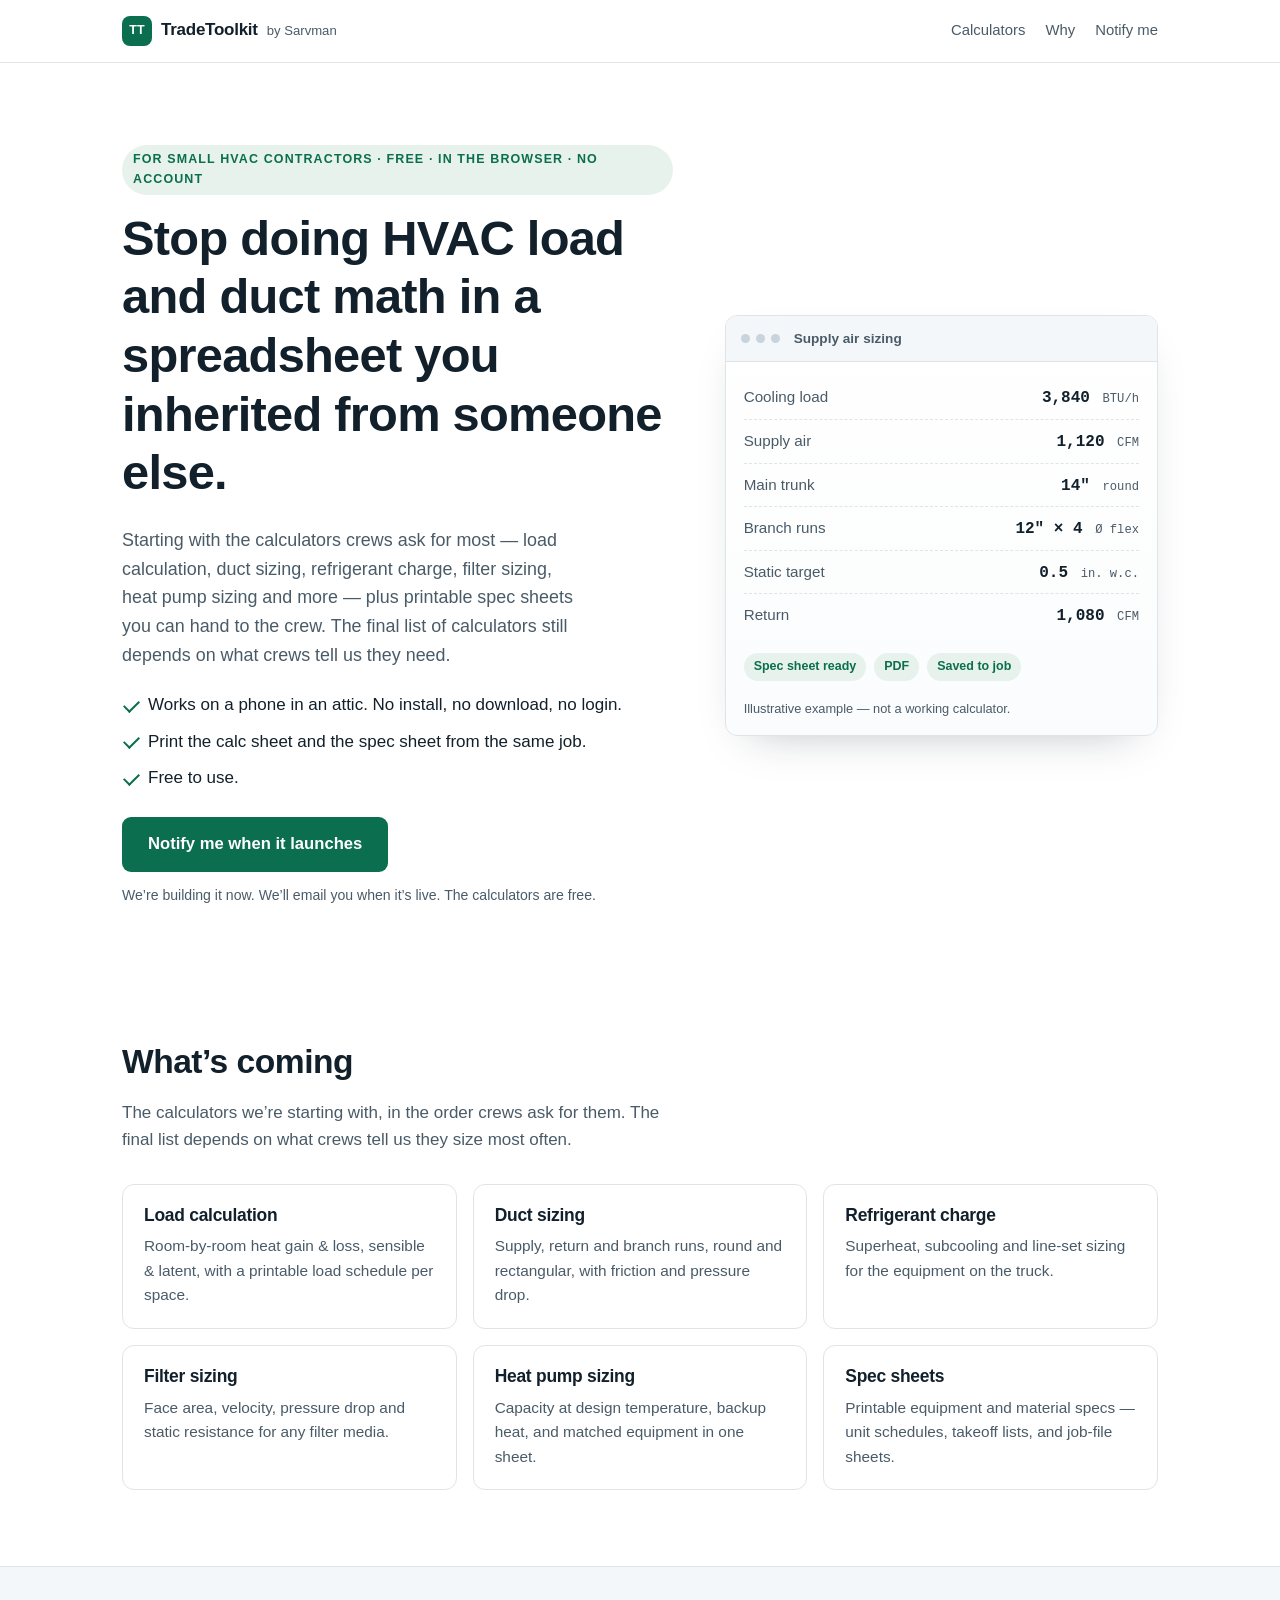
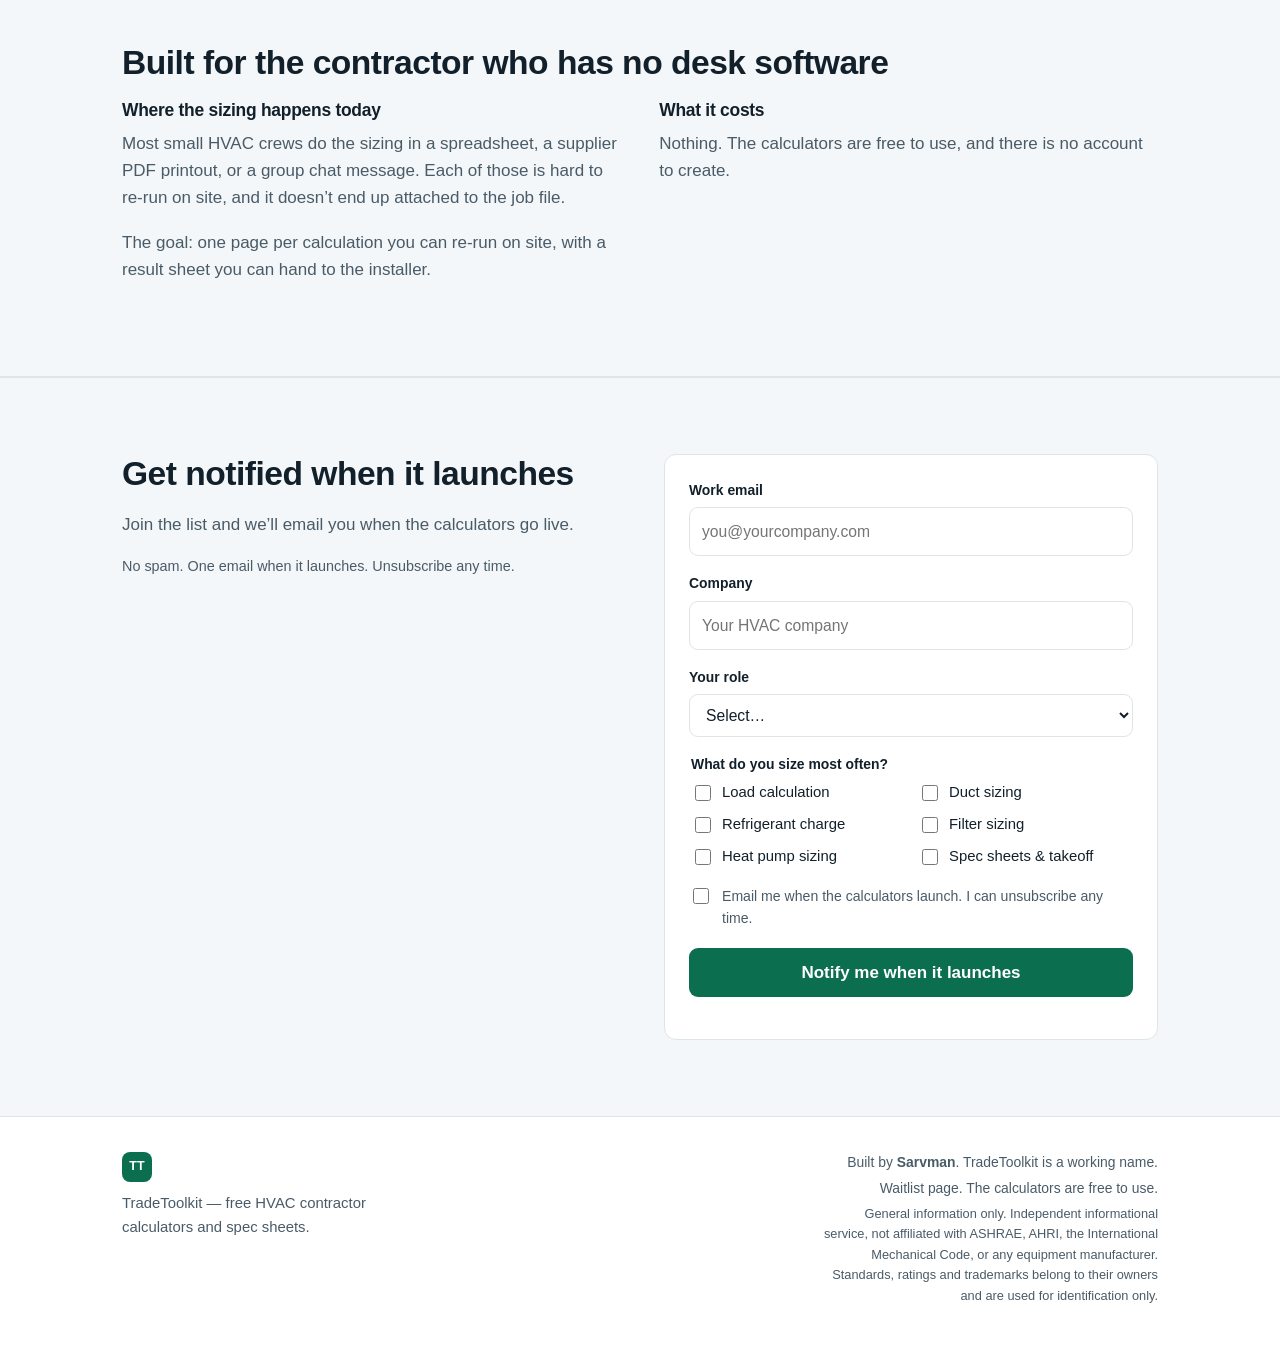
==== index.html @ 8013e224 "SAR-79: wire capture endpoint, A7 measurement fields, gate-compliant CTA - config.js: point CAPTURE_" ====
<!DOCTYPE html>
<html lang="en">
<head>
<meta charset="utf-8">
<meta name="viewport" content="width=device-width, initial-scale=1">
<title>TradeToolkit — free HVAC contractor calculators &amp; spec sheets</title>
<meta name="description" content="Free browser calculators for HVAC contractors: load calculation, duct sizing, refrigerant charge, filter sizing, heat pump sizing — plus printable spec sheets. No download, no account.">
<meta property="og:title" content="TradeToolkit — free HVAC contractor calculators">
<meta property="og:description" content="Size the job in the browser. Load calc, duct sizing, refrigerant charge, filter sizing, heat pump sizing. Free, no account.">
<meta property="og:type" content="website">
<meta name="robots" content="index,follow">
<link rel="icon" href="assets/favicon.svg" type="image/svg+xml">
<link rel="stylesheet" href="assets/style.css">
</head>
<body>

<header class="site-head">
  <div class="wrap">
    <div class="brand">
      <span class="brand-mark" aria-hidden="true">TT</span>
      <span class="brand-name">TradeToolkit</span>
      <span class="brand-tag">by Sarvman</span>
    </div>
    <nav class="head-nav" aria-label="Sections">
      <a href="#calculators">Calculators</a>
      <a href="#why">Why</a>
      <a href="#early-access">Notify me</a>
    </nav>
  </div>
</header>

<main>

  <!-- ── hero ─────────────────────────────────────────────── -->
  <section class="hero">
    <div class="wrap hero-grid">
      <div class="hero-copy">
        <p class="eyebrow">For small HVAC contractors &middot; Free &middot; In the browser &middot; No account</p>
        <h1>Stop doing HVAC load and duct math in a spreadsheet you inherited from someone else.</h1>
        <p class="lede">
          Starting with the calculators crews ask for most &mdash; load
          calculation, duct sizing, refrigerant charge, filter sizing, heat pump sizing
          and more &mdash; plus printable spec sheets you can hand to the crew.
          The final list of calculators still depends on what crews tell us they need.
        </p>
        <ul class="hero-points">
          <li>Works on a phone in an attic. No install, no download, no login.</li>
          <li>Print the calc sheet and the spec sheet from the same job.</li>
          <li>Free to use.</li>
        </ul>
        <a class="btn btn-primary btn-lg" href="#early-access">Notify me when it launches</a>
        <p class="hero-note">We&rsquo;re building it now. We&rsquo;ll email you when it&rsquo;s live. The calculators are free.</p>
      </div>

      <!-- mock calculator card: illustrative example, not a working calculator -->
      <div class="hero-card" aria-label="Illustrative example of a calculator result">
        <div class="calc-head">
          <span class="calc-dot"></span><span class="calc-dot"></span><span class="calc-dot"></span>
          <span class="calc-title">Supply air sizing</span>
        </div>
        <dl class="calc-body">
          <div><dt>Cooling load</dt><dd>3,840 <span>BTU/h</span></dd></div>
          <div><dt>Supply air</dt><dd>1,120 <span>CFM</span></dd></div>
          <div><dt>Main trunk</dt><dd>14&Prime; <span>round</span></dd></div>
          <div><dt>Branch runs</dt><dd>12&Prime; &times; 4 <span>Ø flex</span></dd></div>
          <div><dt>Static target</dt><dd>0.5 <span>in. w.c.</span></dd></div>
          <div><dt>Return</dt><dd>1,080 <span>CFM</span></dd></div>
        </dl>
        <div class="calc-foot">
          <span class="calc-pill">Spec sheet ready</span>
          <span class="calc-pill">PDF</span>
          <span class="calc-pill">Saved to job</span>
        </div>
        <p class="calc-caption">Illustrative example &mdash; not a working calculator.</p>
      </div>
    </div>
  </section>

  <!-- ── calculators ──────────────────────────────────────── -->
  <section id="calculators" class="band">
    <div class="wrap">
      <h2>What&rsquo;s coming</h2>
      <p class="band-lede">The calculators we&rsquo;re starting with, in the order crews ask for them. The final list depends on what crews tell us they size most often.</p>
      <div class="grid">
        <article class="card">
          <h3>Load calculation</h3>
          <p>Room-by-room heat gain &amp; loss, sensible &amp; latent, with a printable load schedule per space.</p>
        </article>
        <article class="card">
          <h3>Duct sizing</h3>
          <p>Supply, return and branch runs, round and rectangular, with friction and pressure drop.</p>
        </article>
        <article class="card">
          <h3>Refrigerant charge</h3>
          <p>Superheat, subcooling and line-set sizing for the equipment on the truck.</p>
        </article>
        <article class="card">
          <h3>Filter sizing</h3>
          <p>Face area, velocity, pressure drop and static resistance for any filter media.</p>
        </article>
        <article class="card">
          <h3>Heat pump sizing</h3>
          <p>Capacity at design temperature, backup heat, and matched equipment in one sheet.</p>
        </article>
        <article class="card">
          <h3>Spec sheets</h3>
          <p>Printable equipment and material specs — unit schedules, takeoff lists, and job-file sheets.</p>
        </article>
      </div>
    </div>
  </section>

  <!-- ── why ──────────────────────────────────────────────── -->
  <section id="why" class="band band-alt">
    <div class="wrap">
      <h2>Built for the contractor who has no desk software</h2>
      <div class="cols">
        <div>
          <h3>Where the sizing happens today</h3>
          <p>
            Most small HVAC crews do the sizing in a spreadsheet, a supplier PDF printout, or a
            group chat message. Each of those is hard to re-run on site, and it doesn&rsquo;t
            end up attached to the job file.
          </p>
          <p>
            The goal: one page per calculation you can re-run on site, with a result sheet
            you can hand to the installer.
          </p>
        </div>
        <div>
          <h3>What it costs</h3>
          <p>
            Nothing. The calculators are free to use, and there is no account to create.
          </p>
        </div>
      </div>
    </div>
  </section>

  <!-- ── capture ──────────────────────────────────────────── -->
  <section id="early-access" class="band band-cta">
    <div class="wrap capture-wrap">
      <div class="capture-copy">
        <h2>Get notified when it launches</h2>
        <p>
          Join the list and we&rsquo;ll email you when the calculators go live.
        </p>
        <p class="muted">No spam. One email when it launches. Unsubscribe any time.</p>
      </div>

      <form id="waitlist-form" class="card form-card" novalidate>
        <div class="field">
          <label for="email">Work email</label>
          <input type="email" id="email" name="email" required autocomplete="email" placeholder="you@yourcompany.com" inputmode="email">
        </div>
        <div class="field">
          <label for="company">Company</label>
          <input type="text" id="company" name="company" autocomplete="organization" placeholder="Your HVAC company">
        </div>
        <div class="field">
          <label for="role">Your role</label>
          <select id="role" name="role">
            <option value="">Select…</option>
            <option>Owner / proprietor</option>
            <option>Estimator / sales</option>
            <option>Service technician</option>
            <option>Installer / crew</option>
            <option>Office / admin</option>
            <option>Other</option>
          </select>
        </div>
        <fieldset class="field">
          <legend>What do you size most often?</legend>
          <div class="checks">
            <label><input type="checkbox" name="sizing" value="loads"> Load calculation</label>
            <label><input type="checkbox" name="sizing" value="ducts"> Duct sizing</label>
            <label><input type="checkbox" name="sizing" value="refrigerant"> Refrigerant charge</label>
            <label><input type="checkbox" name="sizing" value="filters"> Filter sizing</label>
            <label><input type="checkbox" name="sizing" value="heatpump"> Heat pump sizing</label>
            <label><input type="checkbox" name="sizing" value="specs"> Spec sheets &amp; takeoff</label>
          </div>
        </fieldset>
        <!-- Honeypot: a real visitor never sees or fills this. A bot that
             submits the form fills every field it can, so this is the cheapest
             first line of defence against a fake signup inflating the gate. -->
        <div class="hp" aria-hidden="true">
          <label for="website">Leave this field empty</label>
          <input type="text" id="website" name="website" tabindex="-1" autocomplete="off">
        </div>
        <label class="consent">
          <input type="checkbox" id="consent" name="consent" required>
          <span>Email me when the calculators launch. I can unsubscribe any time.</span>
        </label>
        <button type="submit" id="submit-btn" class="btn btn-primary btn-block">Notify me when it launches</button>
        <p class="form-status" id="form-status" role="status" aria-live="polite"></p>
      </form>
    </div>
  </section>

</main>

<footer class="site-foot">
  <div class="wrap foot-grid">
    <div>
      <span class="brand-mark" aria-hidden="true">TT</span>
      <p class="foot-brand">TradeToolkit — free HVAC contractor calculators and spec sheets.</p>
    </div>
    <div class="foot-meta">
      <p>Built by <strong>Sarvman</strong>. TradeToolkit is a working name.</p>
      <p>Waitlist page. The calculators are free to use.</p>
      <p class="foot-legal">General information only. Independent informational service, not affiliated with ASHRAE, AHRI, the International Mechanical Code, or any equipment manufacturer. Standards, ratings and trademarks belong to their owners and are used for identification only.</p>
    </div>
  </div>
</footer>

<script src="assets/config.js"></script>
<script src="assets/app.js"></script>
</body>
</html>
---- assets/style.css ----
:root {
  --ink: #12202b;
  --ink-soft: #4a5b68;
  --line: #dde5ea;
  --bg: #ffffff;
  --bg-alt: #f4f7f9;
  --accent: #0b6e4f;
  --accent-ink: #ffffff;
  --accent-soft: #e7f2ed;
  --radius: 12px;
  --wrap: 1080px;
  --font: -apple-system, BlinkMacSystemFont, "Segoe UI", Roboto, Helvetica, Arial, sans-serif;
  --mono: ui-monospace, SFMono-Regular, Menlo, Consolas, monospace;
}

* { box-sizing: border-box; }

html { -webkit-text-size-adjust: 100%; }

body {
  margin: 0;
  font-family: var(--font);
  color: var(--ink);
  background: var(--bg);
  line-height: 1.6;
  font-size: 17px;
}

.wrap { width: 100%; max-width: var(--wrap); margin: 0 auto; padding: 0 22px; }

h1, h2, h3 { line-height: 1.2; margin: 0 0 .5em; letter-spacing: -0.015em; }
h1 { font-size: clamp(2rem, 5vw, 3.05rem); font-weight: 760; }
h2 { font-size: clamp(1.5rem, 3.2vw, 2.1rem); font-weight: 720; }
h3 { font-size: 1.09rem; font-weight: 680; }
p { margin: 0 0 1em; }
a { color: var(--accent); }

/* ── header ─────────────────────────────────────────────── */
.site-head {
  border-bottom: 1px solid var(--line);
  background: rgba(255, 255, 255, .9);
  position: sticky; top: 0; z-index: 20;
  backdrop-filter: saturate(1.4) blur(8px);
}
.site-head .wrap { display: flex; align-items: center; justify-content: space-between; gap: 18px; height: 62px; }
.brand { display: flex; align-items: baseline; gap: 9px; }
.brand-mark {
  display: inline-grid; place-items: center;
  width: 30px; height: 30px; border-radius: 8px;
  background: var(--accent); color: #fff;
  font-size: .78rem; font-weight: 800; letter-spacing: .02em;
  align-self: center;
}
.brand-name { font-weight: 730; letter-spacing: -.015em; }
.brand-tag { font-size: .82rem; color: var(--ink-soft); }
.head-nav { display: flex; gap: 20px; font-size: .93rem; }
.head-nav a { color: var(--ink-soft); text-decoration: none; }
.head-nav a:hover { color: var(--ink); }
@media (max-width: 620px) { .head-nav { display: none; } }

/* ── hero ───────────────────────────────────────────────── */
.hero { padding: clamp(40px, 7vw, 82px) 0 clamp(34px, 5vw, 60px); }
.hero-grid { display: grid; grid-template-columns: 1.12fr .88fr; gap: clamp(26px, 4vw, 52px); align-items: center; }
@media (max-width: 860px) { .hero-grid { grid-template-columns: 1fr; } }

.eyebrow {
  display: inline-block; margin: 0 0 14px;
  font-size: .78rem; font-weight: 700; letter-spacing: .09em; text-transform: uppercase;
  color: var(--accent); background: var(--accent-soft);
  padding: 5px 11px; border-radius: 999px;
}
.lede { font-size: 1.12rem; color: var(--ink-soft); max-width: 46ch; }
.hero-points { list-style: none; padding: 0; margin: 22px 0 26px; }
.hero-points li { position: relative; padding-left: 26px; margin-bottom: 9px; color: var(--ink); }
.hero-points li::before {
  content: ""; position: absolute; left: 2px; top: .52em;
  width: 13px; height: 7px; border-left: 2.5px solid var(--accent); border-bottom: 2.5px solid var(--accent);
  transform: rotate(-45deg);
}
.hero-note { font-size: .88rem; color: var(--ink-soft); margin: 12px 0 0; }

/* calculator mock */
.hero-card {
  border: 1px solid var(--line); border-radius: var(--radius);
  background: linear-gradient(180deg, #fff, #fbfcfd);
  box-shadow: 0 18px 44px -26px rgba(18, 32, 43, .34);
  overflow: hidden;
}
.calc-head {
  display: flex; align-items: center; gap: 6px;
  padding: 12px 15px; border-bottom: 1px solid var(--line); background: var(--bg-alt);
}
.calc-dot { width: 9px; height: 9px; border-radius: 50%; background: #c8d4dc; }
.calc-title { margin-left: 8px; font-size: .85rem; font-weight: 640; color: var(--ink-soft); }
.calc-body { margin: 0; padding: 16px 18px; display: grid; gap: 2px; }
.calc-body > div { display: flex; justify-content: space-between; align-items: baseline; gap: 12px; padding: 7px 0; border-bottom: 1px dashed var(--line); }
.calc-body > div:last-child { border-bottom: 0; }
.calc-body dt { color: var(--ink-soft); font-size: .95rem; }
.calc-body dd { margin: 0; font-family: var(--mono); font-size: 1rem; font-weight: 600; }
.calc-body dd span { font-size: .76rem; color: var(--ink-soft); font-weight: 500; margin-left: 3px; }
.calc-foot { display: flex; gap: 8px; padding: 0 18px 18px; flex-wrap: wrap; }
.calc-pill { font-size: .78rem; padding: 4px 10px; border-radius: 999px; background: var(--accent-soft); color: var(--accent); font-weight: 620; }
.calc-caption { font-size: .8rem; color: var(--ink-soft); padding: 0 18px 16px; margin: 0; }

/* ── bands ──────────────────────────────────────────────── */
.band { padding: clamp(44px, 6vw, 76px) 0; }
.band-alt { background: var(--bg-alt); border-block: 1px solid var(--line); }
.band-lede { color: var(--ink-soft); max-width: 60ch; margin-bottom: 30px; }

.grid { display: grid; grid-template-columns: repeat(auto-fit, minmax(258px, 1fr)); gap: 16px; }
.card {
  background: #fff; border: 1px solid var(--line); border-radius: var(--radius);
  padding: 20px 21px;
}
.card p { margin: 0; color: var(--ink-soft); font-size: .96rem; }
.band-alt .card { background: #fff; }

.cols { display: grid; grid-template-columns: repeat(auto-fit, minmax(300px, 1fr)); gap: clamp(20px, 3vw, 44px); }
.cols p { color: var(--ink-soft); }

/* ── CTA / form ─────────────────────────────────────────── */
.band-cta { background: var(--bg-alt); border-top: 1px solid var(--line); }
.capture-wrap { display: grid; grid-template-columns: 1fr 1fr; gap: clamp(24px, 4vw, 48px); align-items: start; }
@media (max-width: 860px) { .capture-wrap { grid-template-columns: 1fr; } }
.capture-copy p { color: var(--ink-soft); }
.muted { font-size: .9rem; color: var(--ink-soft); }

.form-card { padding: 24px; }
.field { margin-bottom: 16px; border: 0; padding: 0; }
.field label, .field legend { display: block; font-size: .87rem; font-weight: 640; margin-bottom: 6px; padding: 0; }
.field input[type="email"], .field input[type="text"], .field select {
  width: 100%; padding: 11px 12px; font: inherit; font-size: .98rem;
  border: 1px solid var(--line); border-radius: 9px; background: #fff; color: var(--ink);
}
.field input:focus, .field select:focus { outline: 2px solid var(--accent); outline-offset: 1px; border-color: var(--accent); }
.checks { display: grid; grid-template-columns: repeat(auto-fit, minmax(150px, 1fr)); gap: 8px 14px; }
.checks label { display: flex; align-items: center; gap: 8px; font-weight: 450; font-size: .93rem; margin: 0; }
.checks input { accent-color: var(--accent); width: 16px; height: 16px; }
.consent { display: flex; gap: 10px; align-items: flex-start; font-size: .88rem; color: var(--ink-soft); margin-bottom: 18px; }
.consent input { margin-top: 3px; accent-color: var(--accent); width: 16px; height: 16px; flex: none; }

.btn {
  display: inline-block; border: 0; cursor: pointer; font: inherit; font-weight: 660;
  border-radius: 9px; padding: 11px 20px; text-decoration: none; text-align: center;
  transition: background .15s ease, transform .05s ease;
}
.btn-primary { background: var(--accent); color: var(--accent-ink); }
.btn-primary:hover { background: #095a41; }
.btn-primary:active { transform: translateY(1px); }
.btn-lg { padding: 14px 26px; font-size: 1.04rem; }
.btn-block { display: block; width: 100%; }
.btn[disabled] { opacity: .6; cursor: progress; }
.form-status { margin: 12px 0 0; font-size: .92rem; min-height: 1.2em; }
.form-status.ok { color: var(--accent); font-weight: 620; }
.form-status.err { color: #a02c2c; font-weight: 600; }

/* Honeypot: moved off-screen rather than display:none, so it is still
   submitted by an automated client that fills every field it can find. */
.hp { position: absolute; left: -9999px; top: auto; width: 1px; height: 1px; overflow: hidden; }

/* ── footer ─────────────────────────────────────────────── */
.site-foot { border-top: 1px solid var(--line); padding: 34px 0 44px; }
.foot-grid { display: flex; justify-content: space-between; gap: 26px; flex-wrap: wrap; }
.foot-brand { color: var(--ink-soft); font-size: .93rem; margin: 10px 0 0; max-width: 34ch; }
.foot-meta { color: var(--ink-soft); font-size: .87rem; text-align: right; max-width: 44ch; }
.foot-meta p { margin: 0 0 4px; }
.foot-legal { font-size: .8rem; }
@media (max-width: 620px) { .foot-meta { text-align: left; } }

@media (prefers-reduced-motion: reduce) { * { transition: none !important; } }
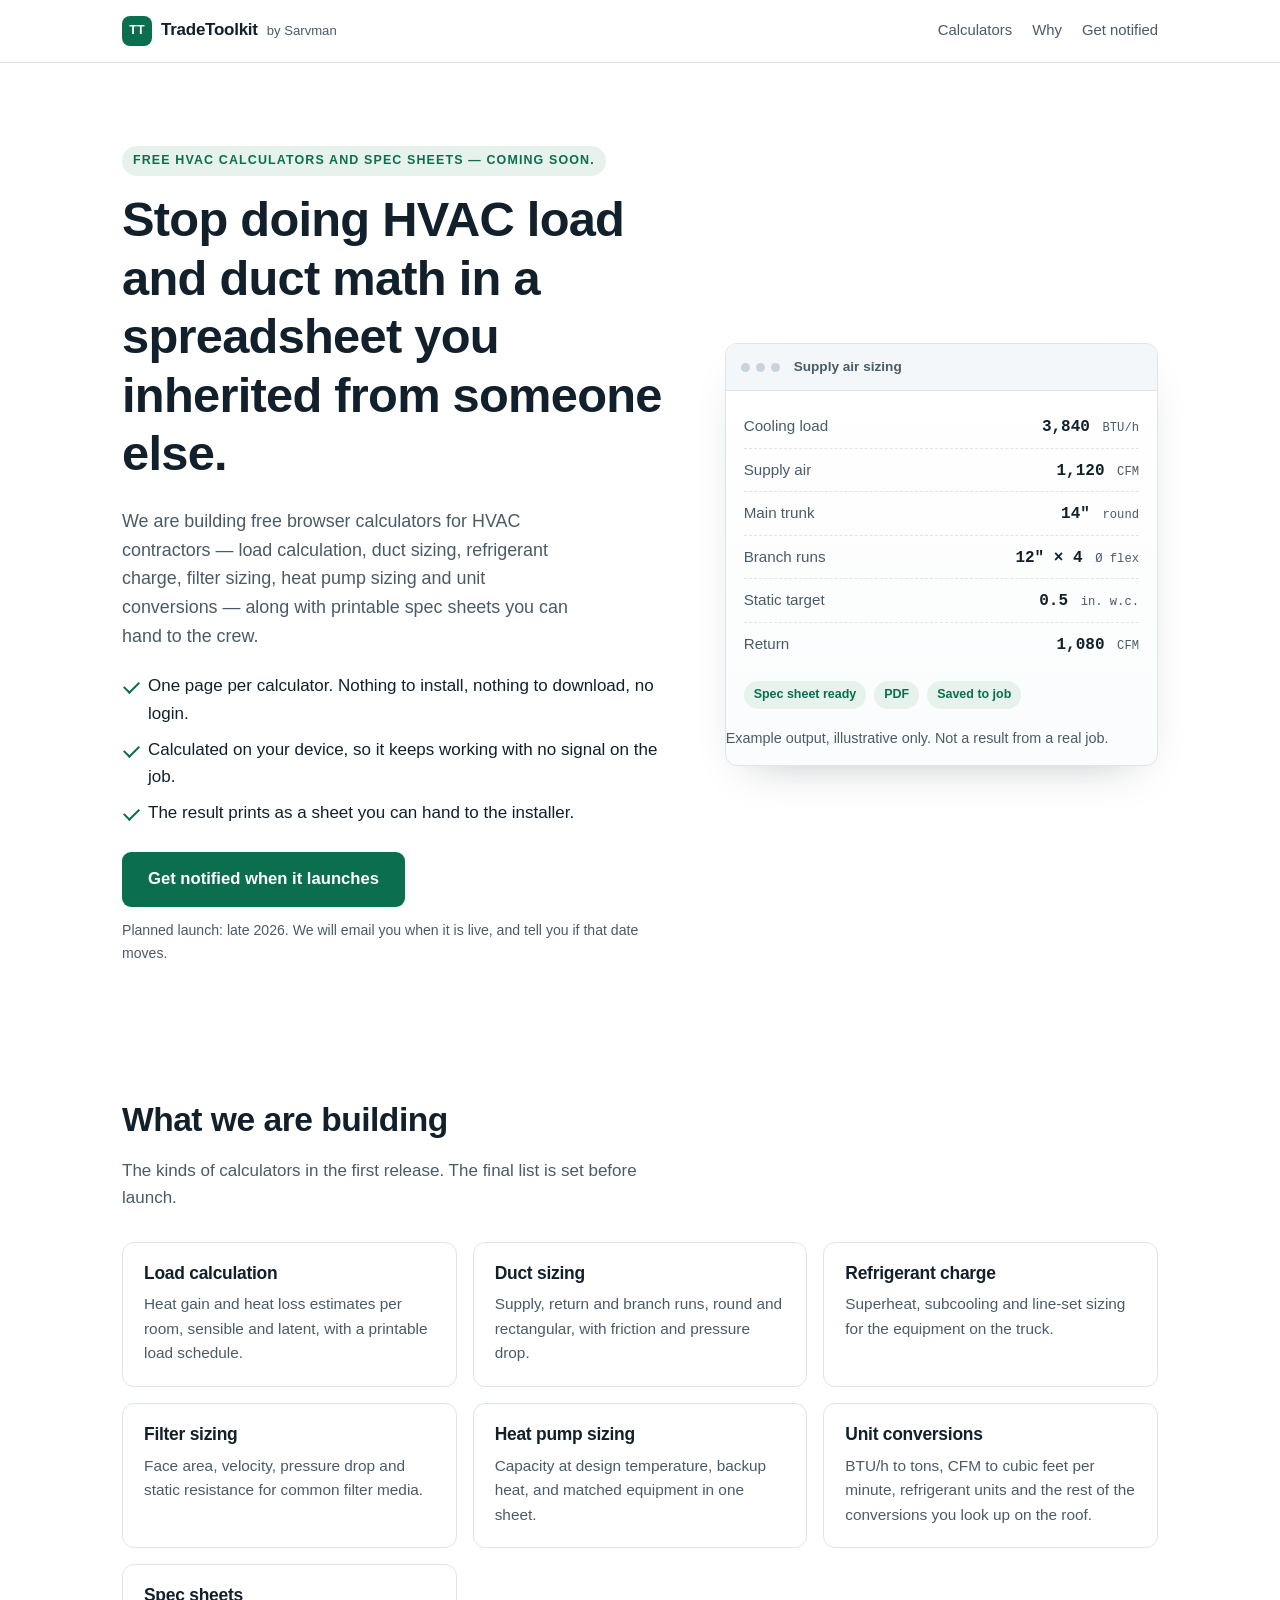
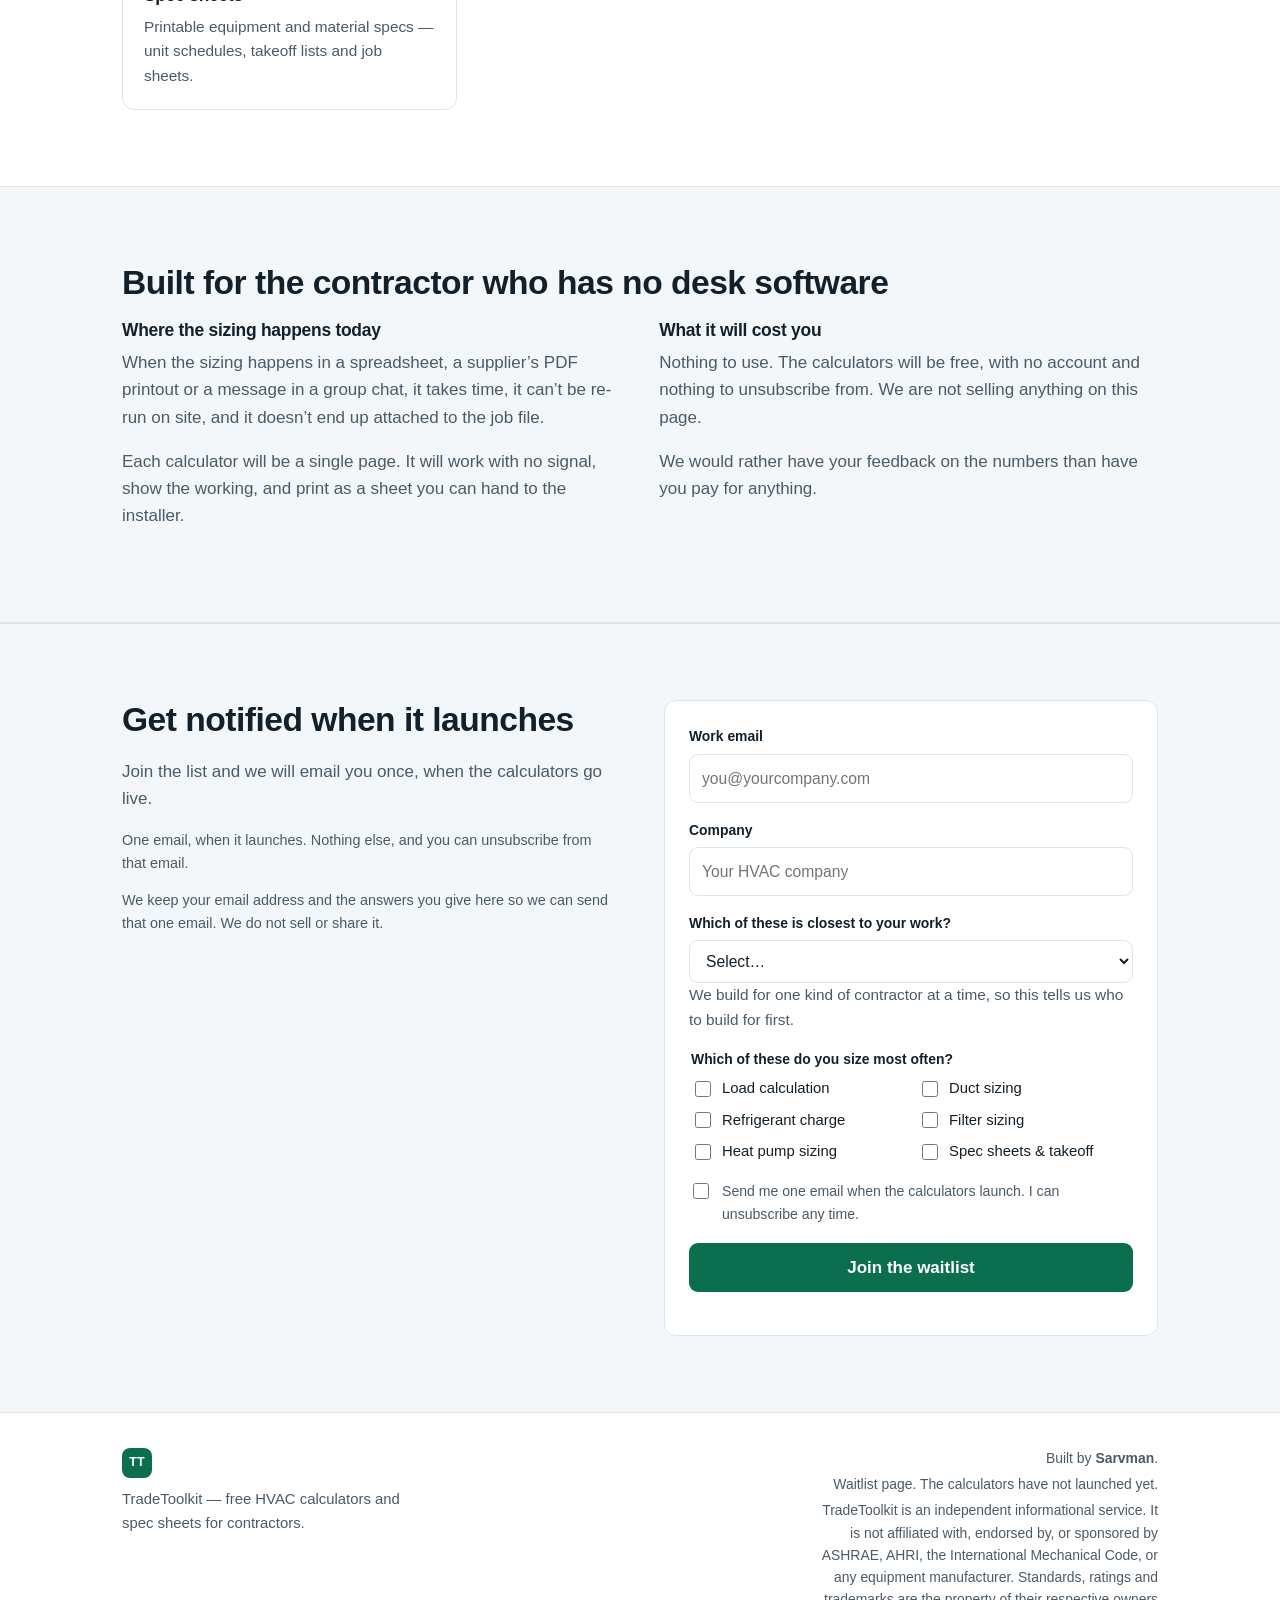
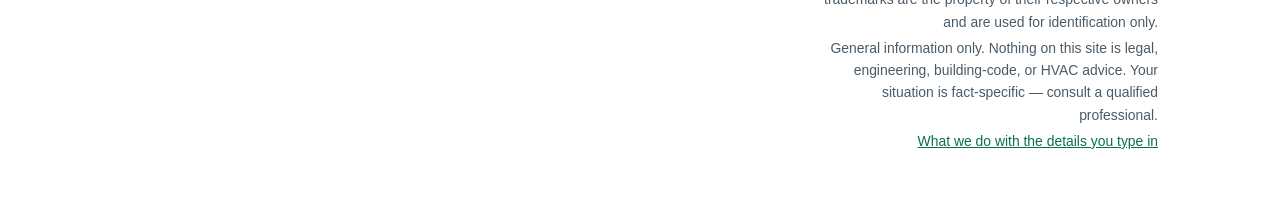
==== commit 84a77280: "SAR-79: merge waitlist page with the segment/privacy/robots work, fix capture correctness Merge the " ====
--- a/index.html
+++ b/index.html
@@ -4,11 +4,13 @@
 <meta charset="utf-8">
 <meta name="viewport" content="width=device-width, initial-scale=1">
 <title>TradeToolkit — free HVAC contractor calculators &amp; spec sheets</title>
-<meta name="description" content="Free browser calculators for HVAC contractors: load calculation, duct sizing, refrigerant charge, filter sizing, heat pump sizing — plus printable spec sheets. No download, no account.">
+<meta name="description" content="TradeToolkit is being built: free browser calculators for HVAC contractors — load calculation, duct sizing, refrigerant charge, filter sizing, heat pump sizing — plus printable spec sheets. Join the list and we will email you when it launches.">
 <meta property="og:title" content="TradeToolkit — free HVAC contractor calculators">
-<meta property="og:description" content="Size the job in the browser. Load calc, duct sizing, refrigerant charge, filter sizing, heat pump sizing. Free, no account.">
+<meta property="og:description" content="Free HVAC calculators and spec sheets for contractors. Join the list and we will email you when it launches.">
 <meta property="og:type" content="website">
-<meta name="robots" content="index,follow">
+<!-- The indexable content estate is A10's job. The waitlist is a demand test on a
+     temporary URL, so it stays out of the index and off the estate's keyword set. -->
+<meta name="robots" content="noindex,follow">
 <link rel="icon" href="assets/favicon.svg" type="image/svg+xml">
 <link rel="stylesheet" href="assets/style.css">
 </head>
@@ -24,7 +26,7 @@
     <nav class="head-nav" aria-label="Sections">
       <a href="#calculators">Calculators</a>
       <a href="#why">Why</a>
-      <a href="#early-access">Notify me</a>
+      <a href="#early-access">Get notified</a>
     </nav>
   </div>
 </header>
@@ -35,25 +37,25 @@
   <section class="hero">
     <div class="wrap hero-grid">
       <div class="hero-copy">
-        <p class="eyebrow">For small HVAC contractors &middot; Free &middot; In the browser &middot; No account</p>
+        <p class="eyebrow">Free HVAC calculators and spec sheets &mdash; coming soon.</p>
         <h1>Stop doing HVAC load and duct math in a spreadsheet you inherited from someone else.</h1>
         <p class="lede">
-          Starting with the calculators crews ask for most &mdash; load
+          We are building free browser calculators for HVAC contractors &mdash; load
           calculation, duct sizing, refrigerant charge, filter sizing, heat pump sizing
-          and more &mdash; plus printable spec sheets you can hand to the crew.
-          The final list of calculators still depends on what crews tell us they need.
+          and unit conversions &mdash; along with printable spec sheets you can hand to
+          the crew.
         </p>
         <ul class="hero-points">
-          <li>Works on a phone in an attic. No install, no download, no login.</li>
-          <li>Print the calc sheet and the spec sheet from the same job.</li>
-          <li>Free to use.</li>
+          <li>One page per calculator. Nothing to install, nothing to download, no login.</li>
+          <li>Calculated on your device, so it keeps working with no signal on the job.</li>
+          <li>The result prints as a sheet you can hand to the installer.</li>
         </ul>
-        <a class="btn btn-primary btn-lg" href="#early-access">Notify me when it launches</a>
-        <p class="hero-note">We&rsquo;re building it now. We&rsquo;ll email you when it&rsquo;s live. The calculators are free.</p>
-      </div>
-
-      <!-- mock calculator card: illustrative example, not a working calculator -->
-      <div class="hero-card" aria-label="Illustrative example of a calculator result">
+        <a class="btn btn-primary btn-lg" href="#early-access">Get notified when it launches</a>
+        <p class="hero-note">Planned launch: late 2026. We will email you when it is live, and tell you if that date moves.</p>
+      </div>
+
+      <!-- mock calculator card -->
+      <div class="hero-card" aria-label="Example calculator output">
         <div class="calc-head">
           <span class="calc-dot"></span><span class="calc-dot"></span><span class="calc-dot"></span>
           <span class="calc-title">Supply air sizing</span>
@@ -71,7 +73,7 @@
           <span class="calc-pill">PDF</span>
           <span class="calc-pill">Saved to job</span>
         </div>
-        <p class="calc-caption">Illustrative example &mdash; not a working calculator.</p>
+        <p class="muted">Example output, illustrative only. Not a result from a real job.</p>
       </div>
     </div>
   </section>
@@ -79,12 +81,12 @@
   <!-- ── calculators ──────────────────────────────────────── -->
   <section id="calculators" class="band">
     <div class="wrap">
-      <h2>What&rsquo;s coming</h2>
-      <p class="band-lede">The calculators we&rsquo;re starting with, in the order crews ask for them. The final list depends on what crews tell us they size most often.</p>
+      <h2>What we are building</h2>
+      <p class="band-lede">The kinds of calculators in the first release. The final list is set before launch.</p>
       <div class="grid">
         <article class="card">
           <h3>Load calculation</h3>
-          <p>Room-by-room heat gain &amp; loss, sensible &amp; latent, with a printable load schedule per space.</p>
+          <p>Heat gain and heat loss estimates per room, sensible and latent, with a printable load schedule.</p>
         </article>
         <article class="card">
           <h3>Duct sizing</h3>
@@ -96,15 +98,19 @@
         </article>
         <article class="card">
           <h3>Filter sizing</h3>
-          <p>Face area, velocity, pressure drop and static resistance for any filter media.</p>
+          <p>Face area, velocity, pressure drop and static resistance for common filter media.</p>
         </article>
         <article class="card">
           <h3>Heat pump sizing</h3>
           <p>Capacity at design temperature, backup heat, and matched equipment in one sheet.</p>
         </article>
         <article class="card">
+          <h3>Unit conversions</h3>
+          <p>BTU/h to tons, CFM to cubic feet per minute, refrigerant units and the rest of the conversions you look up on the roof.</p>
+        </article>
+        <article class="card">
           <h3>Spec sheets</h3>
-          <p>Printable equipment and material specs — unit schedules, takeoff lists, and job-file sheets.</p>
+          <p>Printable equipment and material specs &mdash; unit schedules, takeoff lists and job sheets.</p>
         </article>
       </div>
     </div>
@@ -118,19 +124,24 @@
         <div>
           <h3>Where the sizing happens today</h3>
           <p>
-            Most small HVAC crews do the sizing in a spreadsheet, a supplier PDF printout, or a
-            group chat message. Each of those is hard to re-run on site, and it doesn&rsquo;t
-            end up attached to the job file.
-          </p>
-          <p>
-            The goal: one page per calculation you can re-run on site, with a result sheet
-            you can hand to the installer.
+            When the sizing happens in a spreadsheet, a supplier&rsquo;s PDF printout or a
+            message in a group chat, it takes time, it can&rsquo;t be re-run on site, and it
+            doesn&rsquo;t end up attached to the job file.
+          </p>
+          <p>
+            Each calculator will be a single page. It will work with no signal, show the
+            working, and print as a sheet you can hand to the installer.
           </p>
         </div>
         <div>
-          <h3>What it costs</h3>
-          <p>
-            Nothing. The calculators are free to use, and there is no account to create.
+          <h3>What it will cost you</h3>
+          <p>
+            Nothing to use. The calculators will be free, with no account and nothing to
+            unsubscribe from. We are not selling anything on this page.
+          </p>
+          <p>
+            We would rather have your feedback on the numbers than have you pay for
+            anything.
           </p>
         </div>
       </div>
@@ -143,9 +154,10 @@
       <div class="capture-copy">
         <h2>Get notified when it launches</h2>
         <p>
-          Join the list and we&rsquo;ll email you when the calculators go live.
+          Join the list and we will email you once, when the calculators go live.
         </p>
-        <p class="muted">No spam. One email when it launches. Unsubscribe any time.</p>
+        <p class="muted">One email, when it launches. Nothing else, and you can unsubscribe from that email.</p>
+        <p class="muted">We keep your email address and the answers you give here so we can send that one email. We do not sell or share it.</p>
       </div>
 
       <form id="waitlist-form" class="card form-card" novalidate>
@@ -158,19 +170,19 @@
           <input type="text" id="company" name="company" autocomplete="organization" placeholder="Your HVAC company">
         </div>
         <div class="field">
-          <label for="role">Your role</label>
-          <select id="role" name="role">
-            <option value="">Select…</option>
-            <option>Owner / proprietor</option>
-            <option>Estimator / sales</option>
-            <option>Service technician</option>
-            <option>Installer / crew</option>
-            <option>Office / admin</option>
-            <option>Other</option>
+          <label for="segment">Which of these is closest to your work?</label>
+          <select id="segment" name="segment">
+            <option value="">Select&hellip;</option>
+            <option value="residential-install">Residential installation &mdash; installing on houses</option>
+            <option value="service">Service and maintenance &mdash; call-outs and repair</option>
+            <option value="commercial">Commercial HVAC</option>
+            <option value="apprentice">Apprentice or trainee</option>
+            <option value="other">Something else</option>
           </select>
+          <p class="field__help">We build for one kind of contractor at a time, so this tells us who to build for first.</p>
         </div>
         <fieldset class="field">
-          <legend>What do you size most often?</legend>
+          <legend>Which of these do you size most often?</legend>
           <div class="checks">
             <label><input type="checkbox" name="sizing" value="loads"> Load calculation</label>
             <label><input type="checkbox" name="sizing" value="ducts"> Duct sizing</label>
@@ -185,13 +197,13 @@
              first line of defence against a fake signup inflating the gate. -->
         <div class="hp" aria-hidden="true">
           <label for="website">Leave this field empty</label>
-          <input type="text" id="website" name="website" tabindex="-1" autocomplete="off">
+          <input type="text" id="website" name="website" tabindex="-1" autocomplete="off" data-lpignore="true" data-1p-ignore>
         </div>
         <label class="consent">
           <input type="checkbox" id="consent" name="consent" required>
-          <span>Email me when the calculators launch. I can unsubscribe any time.</span>
+          <span>Send me one email when the calculators launch. I can unsubscribe any time.</span>
         </label>
-        <button type="submit" id="submit-btn" class="btn btn-primary btn-block">Notify me when it launches</button>
+        <button type="submit" id="submit-btn" class="btn btn-primary btn-block">Join the waitlist</button>
         <p class="form-status" id="form-status" role="status" aria-live="polite"></p>
       </form>
     </div>
@@ -203,12 +215,23 @@
   <div class="wrap foot-grid">
     <div>
       <span class="brand-mark" aria-hidden="true">TT</span>
-      <p class="foot-brand">TradeToolkit — free HVAC contractor calculators and spec sheets.</p>
+      <p class="foot-brand">TradeToolkit &mdash; free HVAC calculators and spec sheets for contractors.</p>
     </div>
     <div class="foot-meta">
-      <p>Built by <strong>Sarvman</strong>. TradeToolkit is a working name.</p>
-      <p>Waitlist page. The calculators are free to use.</p>
-      <p class="foot-legal">General information only. Independent informational service, not affiliated with ASHRAE, AHRI, the International Mechanical Code, or any equipment manufacturer. Standards, ratings and trademarks belong to their owners and are used for identification only.</p>
+      <p>Built by <strong>Sarvman</strong>.</p>
+      <p>Waitlist page. The calculators have not launched yet.</p>
+      <p>
+        TradeToolkit is an independent informational service. It is not affiliated with,
+        endorsed by, or sponsored by ASHRAE, AHRI, the International Mechanical Code, or
+        any equipment manufacturer. Standards, ratings and trademarks are the property of
+        their respective owners and are used for identification only.
+      </p>
+      <p>
+        General information only. Nothing on this site is legal, engineering,
+        building-code, or HVAC advice. Your situation is fact-specific &mdash; consult a
+        qualified professional.
+      </p>
+      <p><a href="privacy.html">What we do with the details you type in</a></p>
     </div>
   </div>
 </footer>
--- a/assets/style.css
+++ b/assets/style.css
@@ -133,6 +133,7 @@
   border: 1px solid var(--line); border-radius: 9px; background: #fff; color: var(--ink);
 }
 .field input:focus, .field select:focus { outline: 2px solid var(--accent); outline-offset: 1px; border-color: var(--accent); }
+.field__help { margin: 6px 0 0; font-size: .85rem; color: var(--ink-soft); }
 .checks { display: grid; grid-template-columns: repeat(auto-fit, minmax(150px, 1fr)); gap: 8px 14px; }
 .checks label { display: flex; align-items: center; gap: 8px; font-weight: 450; font-size: .93rem; margin: 0; }
 .checks input { accent-color: var(--accent); width: 16px; height: 16px; }
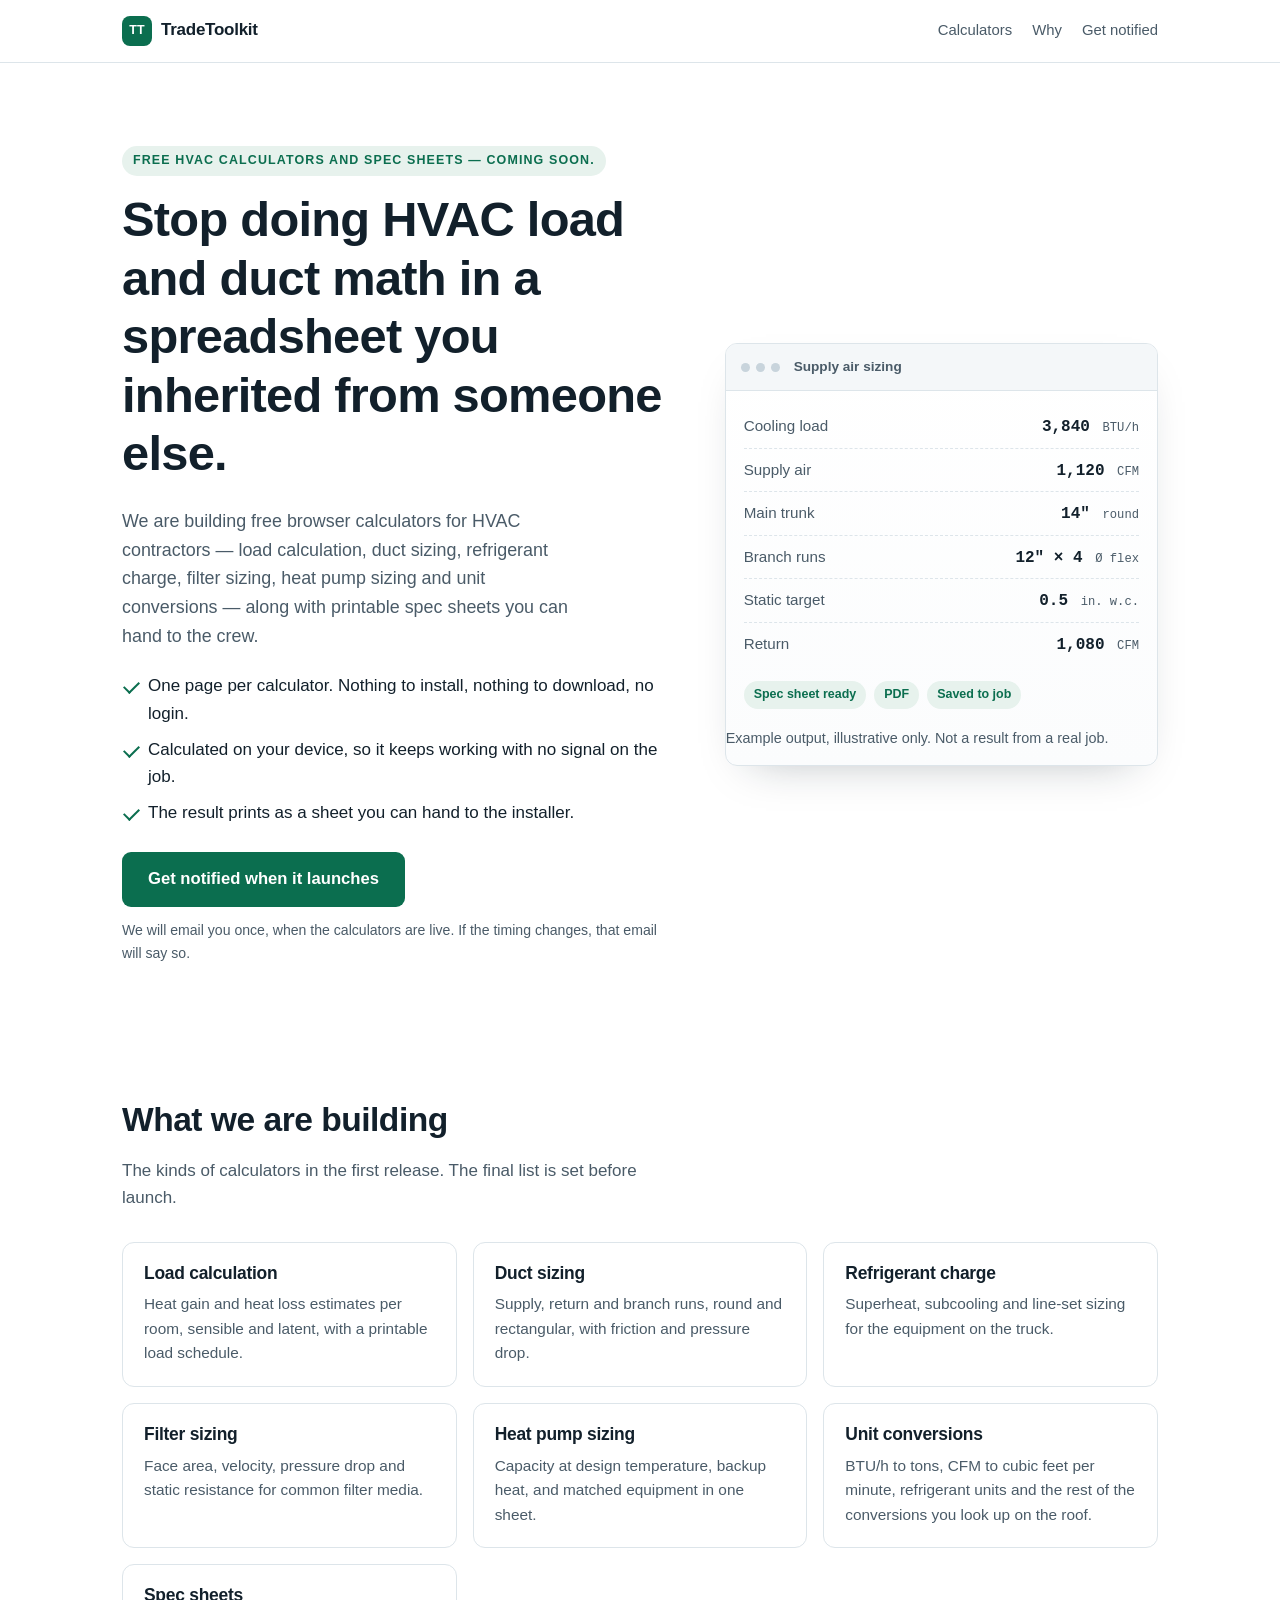
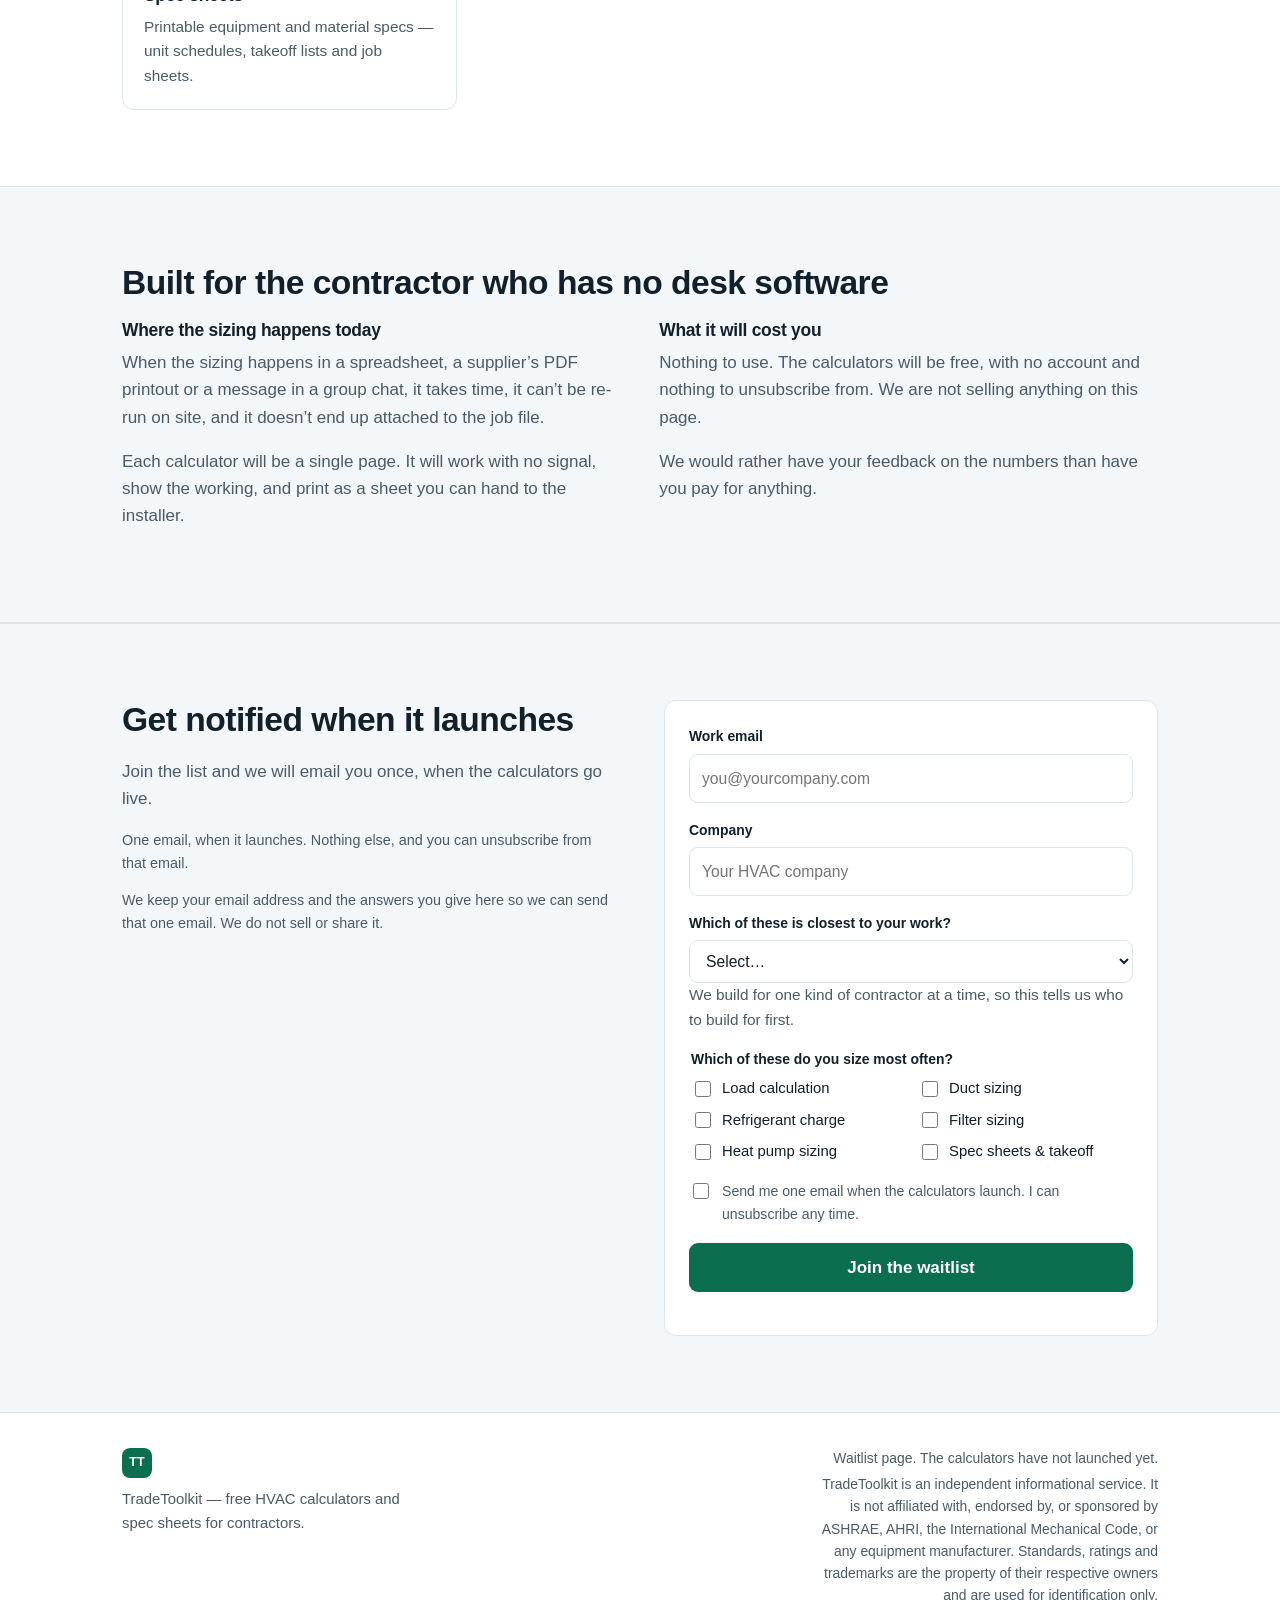
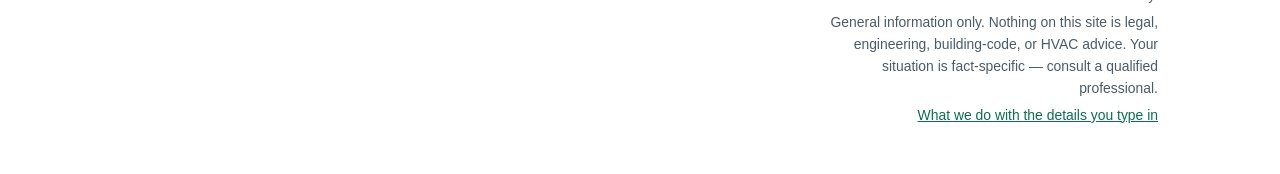
==== commit 9b3e5865: "SAR-79: point the page at the first-party capture endpoint The free third-party relay refuses every " ====
--- a/index.html
+++ b/index.html
@@ -21,7 +21,6 @@
     <div class="brand">
       <span class="brand-mark" aria-hidden="true">TT</span>
       <span class="brand-name">TradeToolkit</span>
-      <span class="brand-tag">by Sarvman</span>
     </div>
     <nav class="head-nav" aria-label="Sections">
       <a href="#calculators">Calculators</a>
@@ -51,7 +50,7 @@
           <li>The result prints as a sheet you can hand to the installer.</li>
         </ul>
         <a class="btn btn-primary btn-lg" href="#early-access">Get notified when it launches</a>
-        <p class="hero-note">Planned launch: late 2026. We will email you when it is live, and tell you if that date moves.</p>
+        <p class="hero-note">We will email you once, when the calculators are live. If the timing changes, that email will say so.</p>
       </div>
 
       <!-- mock calculator card -->
@@ -218,7 +217,6 @@
       <p class="foot-brand">TradeToolkit &mdash; free HVAC calculators and spec sheets for contractors.</p>
     </div>
     <div class="foot-meta">
-      <p>Built by <strong>Sarvman</strong>.</p>
       <p>Waitlist page. The calculators have not launched yet.</p>
       <p>
         TradeToolkit is an independent informational service. It is not affiliated with,
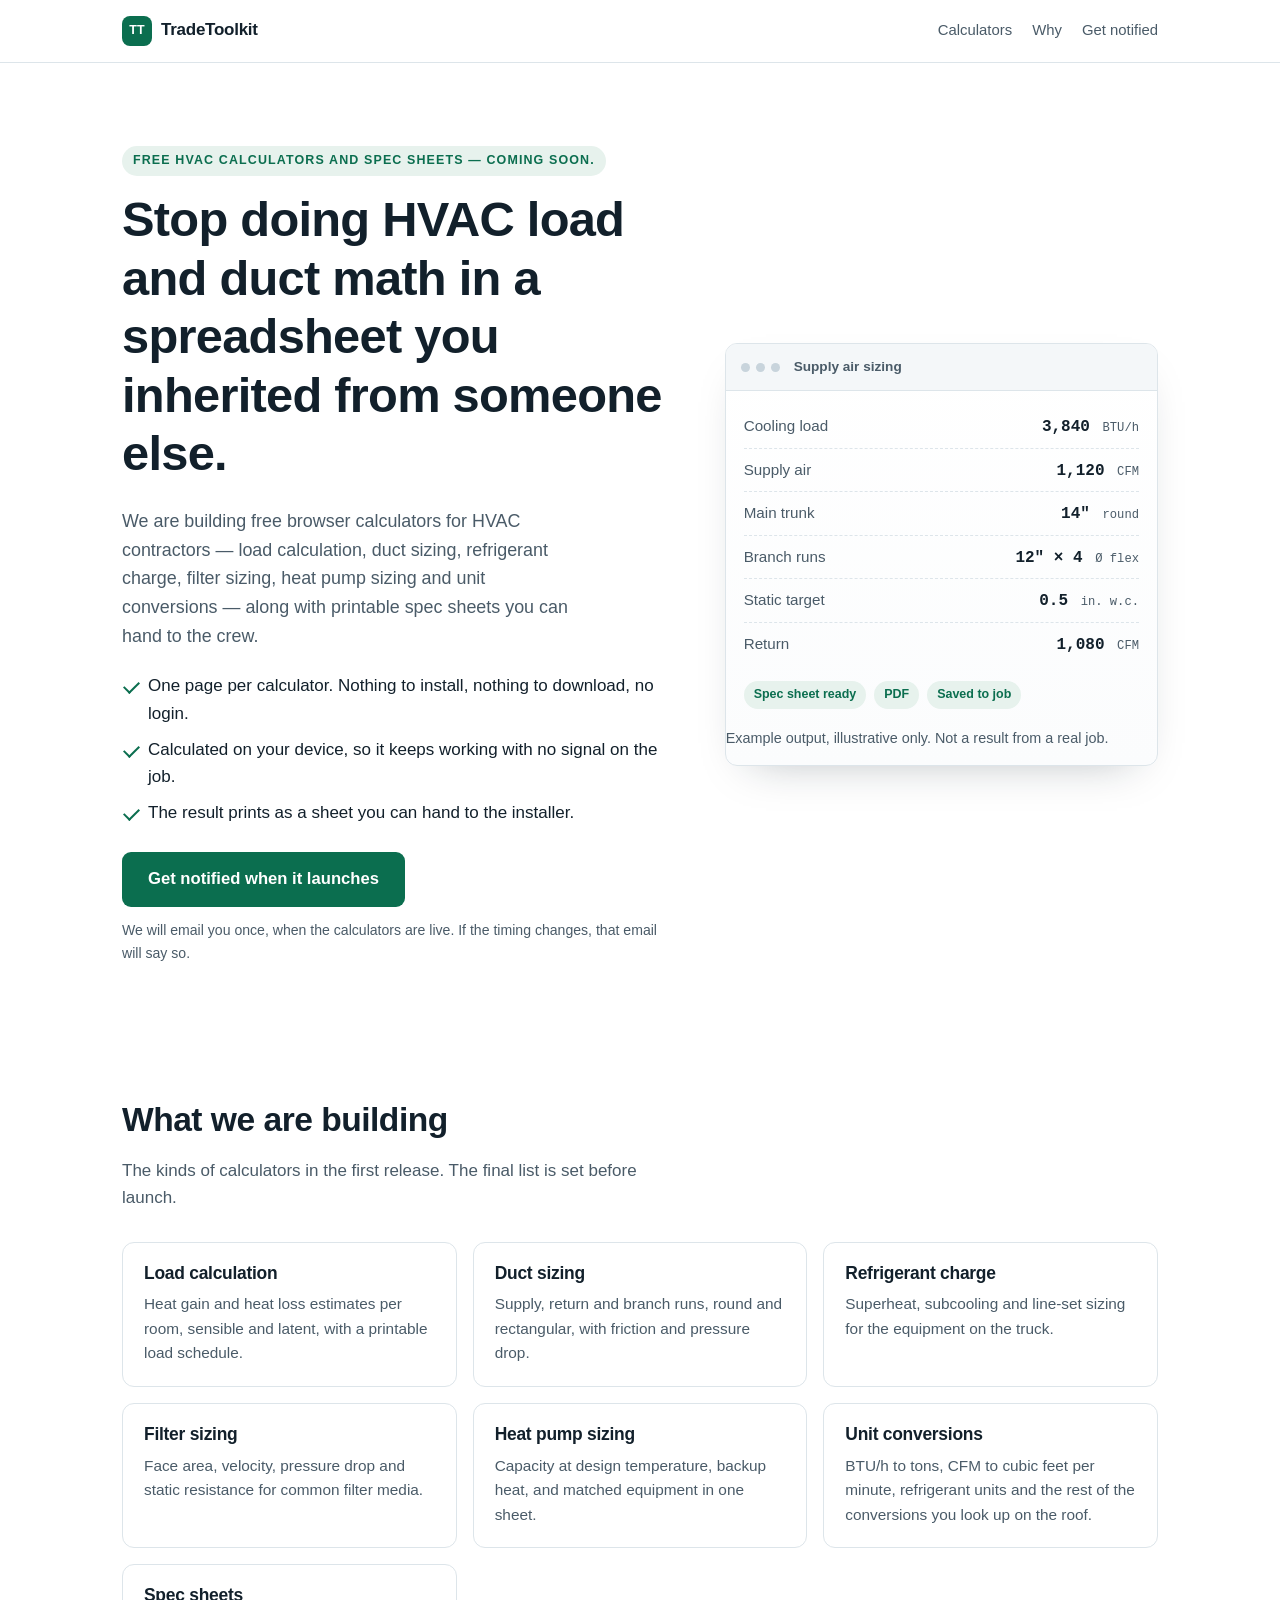
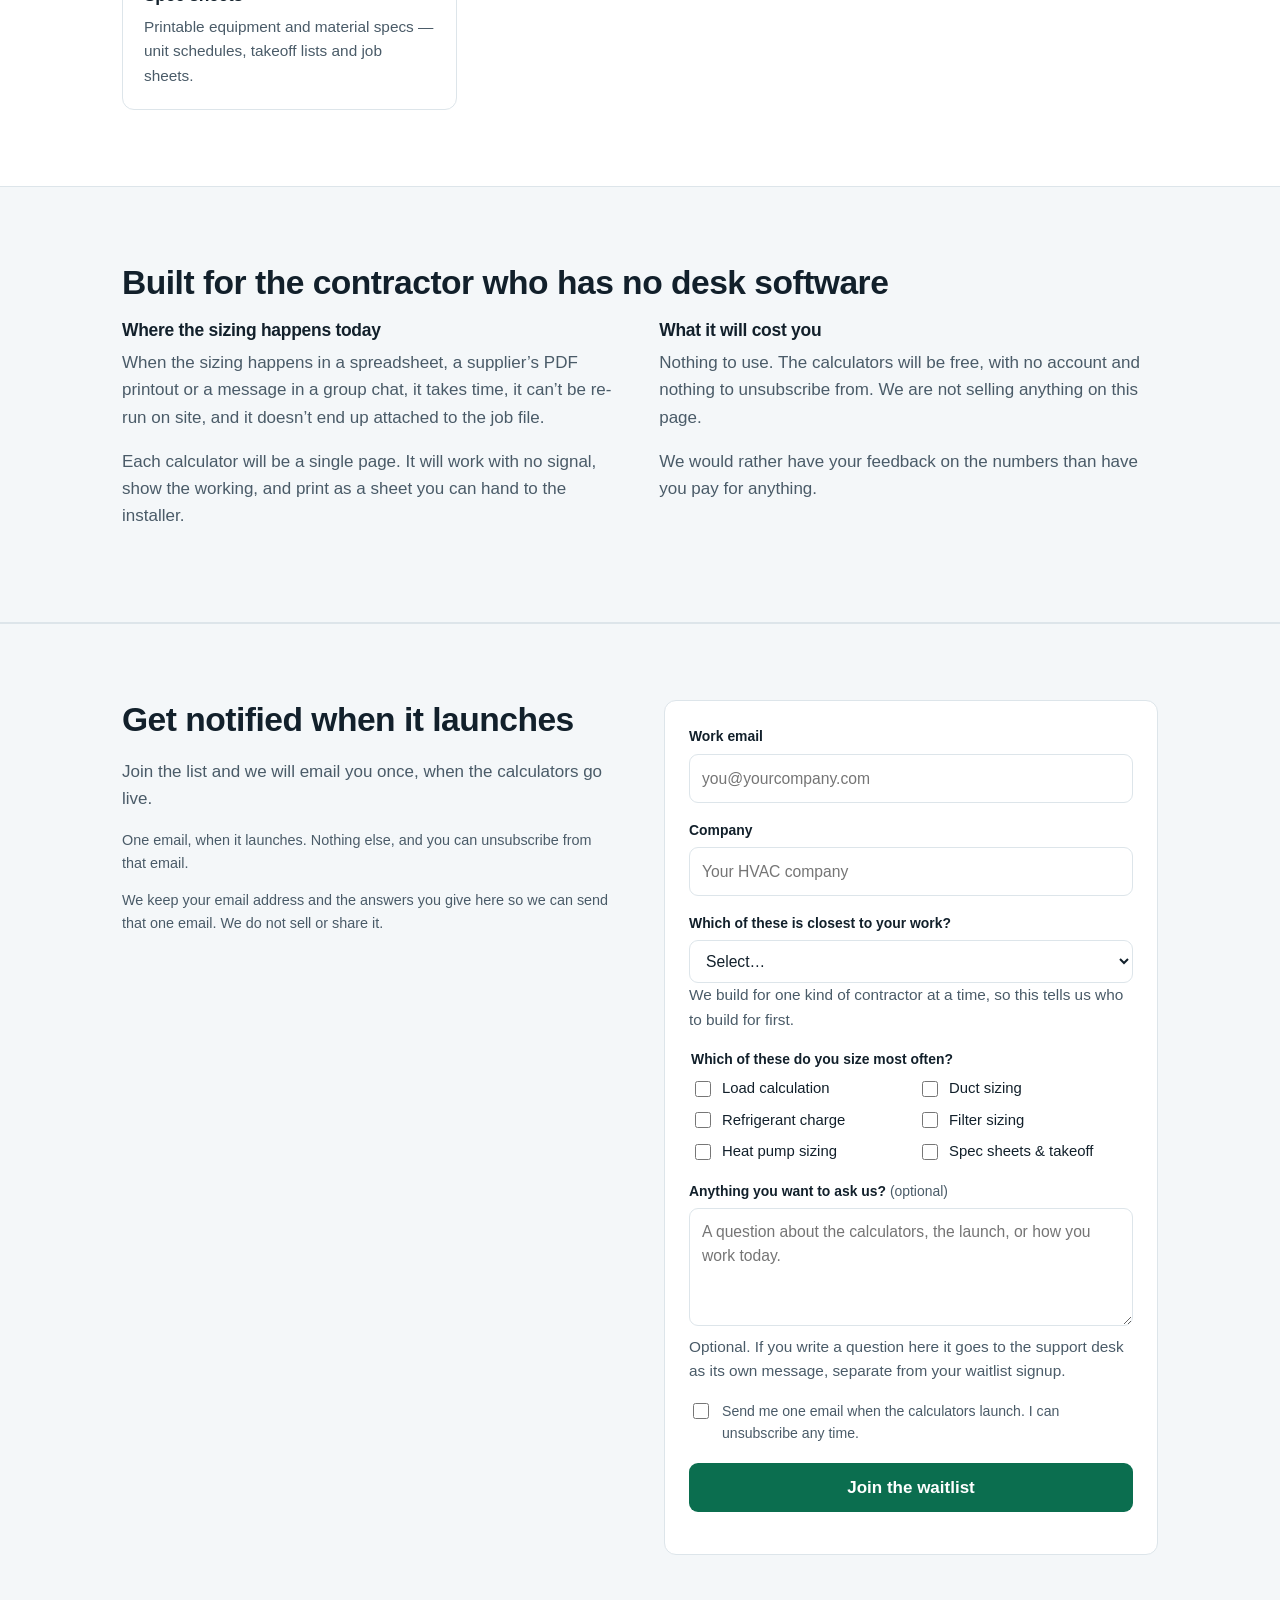
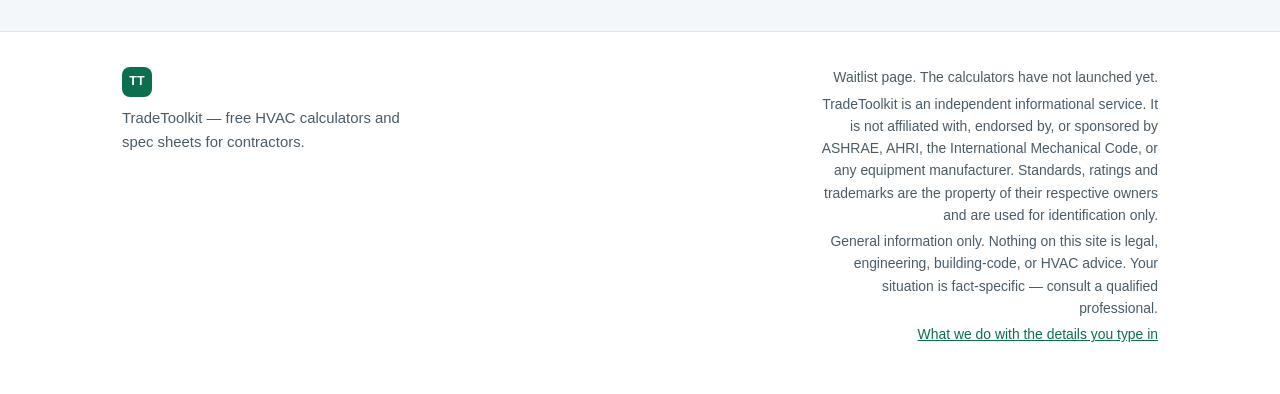
==== commit 15aeb463: "SAR-79: a question for the support desk, as its own event type The waitlist form gets one optional f" ====
--- a/index.html
+++ b/index.html
@@ -191,6 +191,14 @@
             <label><input type="checkbox" name="sizing" value="specs"> Spec sheets &amp; takeoff</label>
           </div>
         </fieldset>
+        <!-- Optional question for the support desk. It is posted as its own
+             event type, into its own file, so a question is never counted as
+             a signup and never moves the demand-gate numbers. -->
+        <div class="field">
+          <label for="question">Anything you want to ask us? <span class="opt">(optional)</span></label>
+          <textarea id="question" name="question" rows="4" maxlength="2000" placeholder="A question about the calculators, the launch, or how you work today."></textarea>
+          <p class="field__help">Optional. If you write a question here it goes to the support desk as its own message, separate from your waitlist signup.</p>
+        </div>
         <!-- Honeypot: a real visitor never sees or fills this. A bot that
              submits the form fills every field it can, so this is the cheapest
              first line of defence against a fake signup inflating the gate. -->
--- a/assets/style.css
+++ b/assets/style.css
@@ -128,12 +128,14 @@
 .form-card { padding: 24px; }
 .field { margin-bottom: 16px; border: 0; padding: 0; }
 .field label, .field legend { display: block; font-size: .87rem; font-weight: 640; margin-bottom: 6px; padding: 0; }
-.field input[type="email"], .field input[type="text"], .field select {
+.field input[type="email"], .field input[type="text"], .field select, .field textarea {
   width: 100%; padding: 11px 12px; font: inherit; font-size: .98rem;
   border: 1px solid var(--line); border-radius: 9px; background: #fff; color: var(--ink);
 }
-.field input:focus, .field select:focus { outline: 2px solid var(--accent); outline-offset: 1px; border-color: var(--accent); }
+.field textarea { resize: vertical; min-height: 96px; line-height: 1.5; }
+.field input:focus, .field select:focus, .field textarea:focus { outline: 2px solid var(--accent); outline-offset: 1px; border-color: var(--accent); }
 .field__help { margin: 6px 0 0; font-size: .85rem; color: var(--ink-soft); }
+.opt { font-weight: 450; color: var(--ink-soft); }
 .checks { display: grid; grid-template-columns: repeat(auto-fit, minmax(150px, 1fr)); gap: 8px 14px; }
 .checks label { display: flex; align-items: center; gap: 8px; font-weight: 450; font-size: .93rem; margin: 0; }
 .checks input { accent-color: var(--accent); width: 16px; height: 16px; }
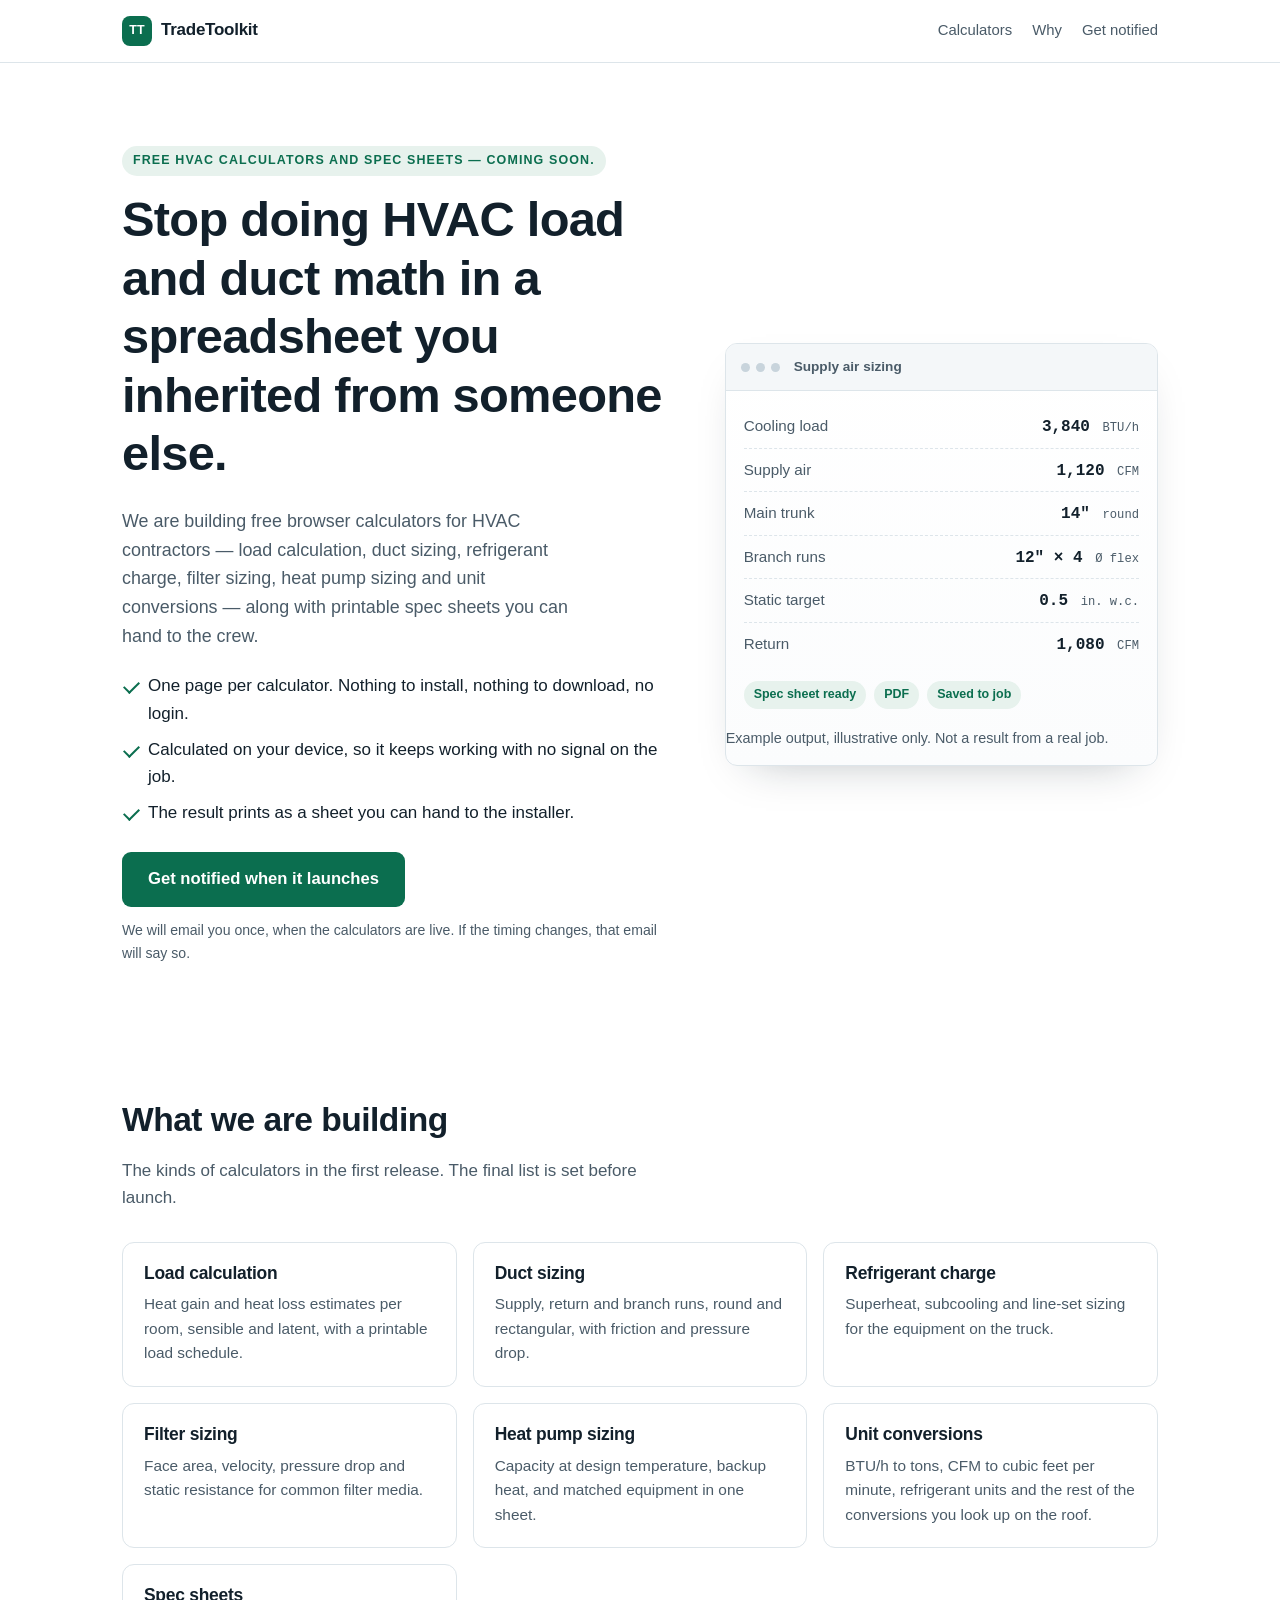
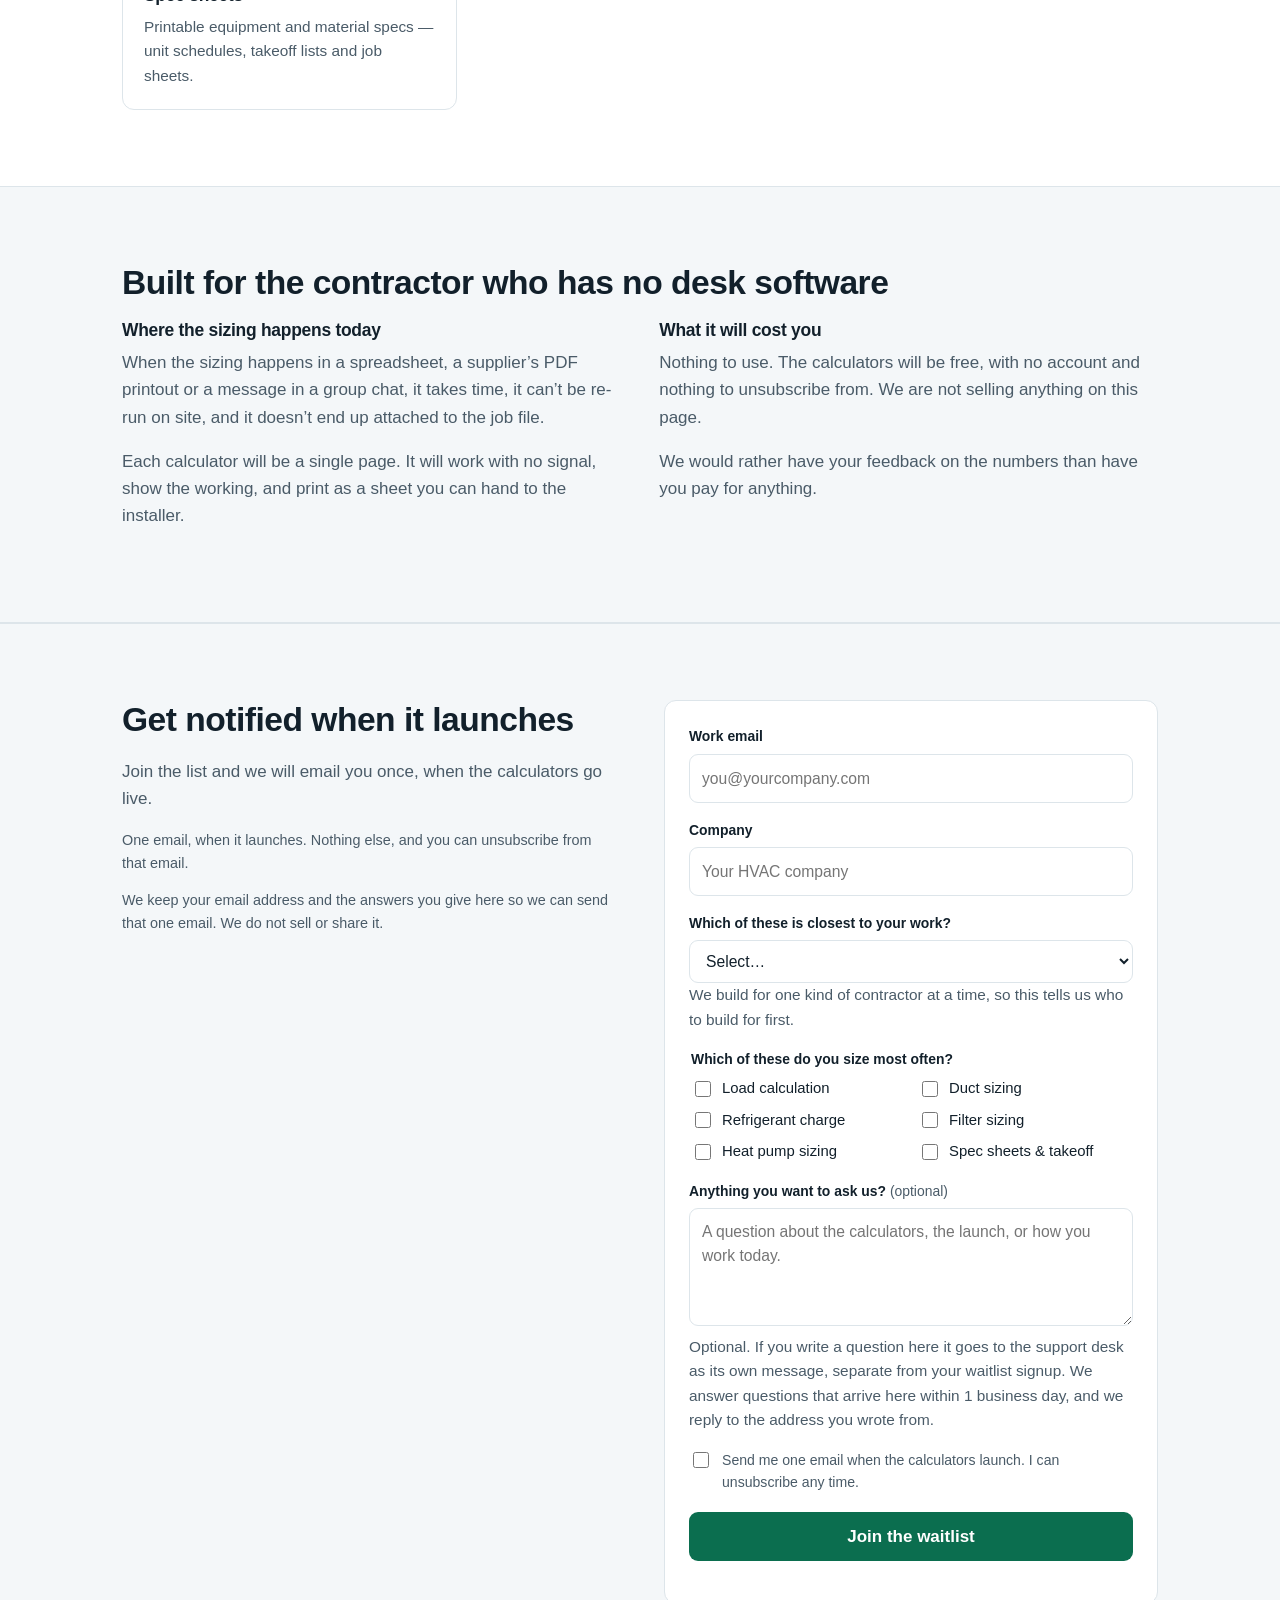
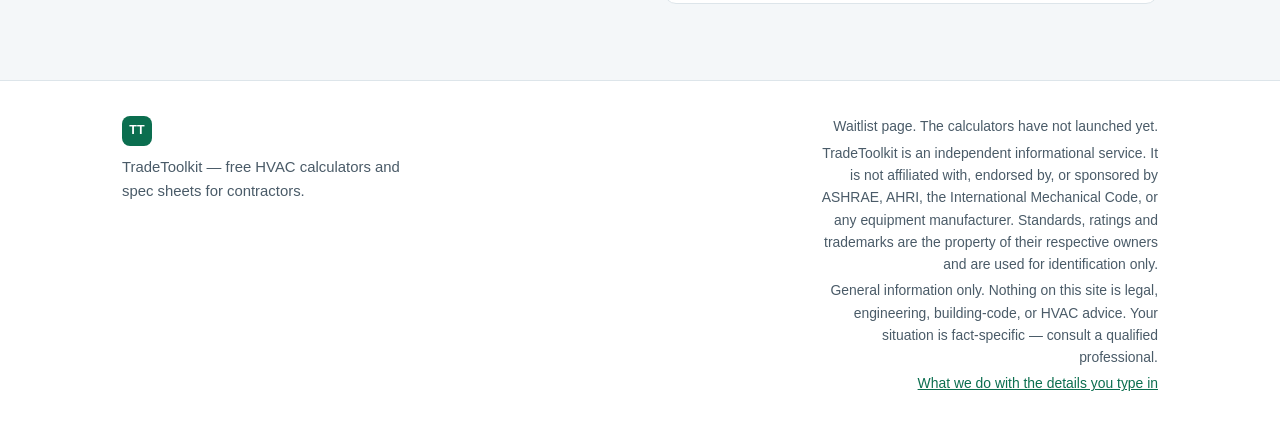
==== commit 21c2d368: "SAR-79: say what happens to a question, now the reply path is decided The CTO settled the desk's out" ====
--- a/index.html
+++ b/index.html
@@ -197,7 +197,7 @@
         <div class="field">
           <label for="question">Anything you want to ask us? <span class="opt">(optional)</span></label>
           <textarea id="question" name="question" rows="4" maxlength="2000" placeholder="A question about the calculators, the launch, or how you work today."></textarea>
-          <p class="field__help">Optional. If you write a question here it goes to the support desk as its own message, separate from your waitlist signup.</p>
+          <p class="field__help">Optional. If you write a question here it goes to the support desk as its own message, separate from your waitlist signup. We answer questions that arrive here within 1 business day, and we reply to the address you wrote from.</p>
         </div>
         <!-- Honeypot: a real visitor never sees or fills this. A bot that
              submits the form fills every field it can, so this is the cheapest
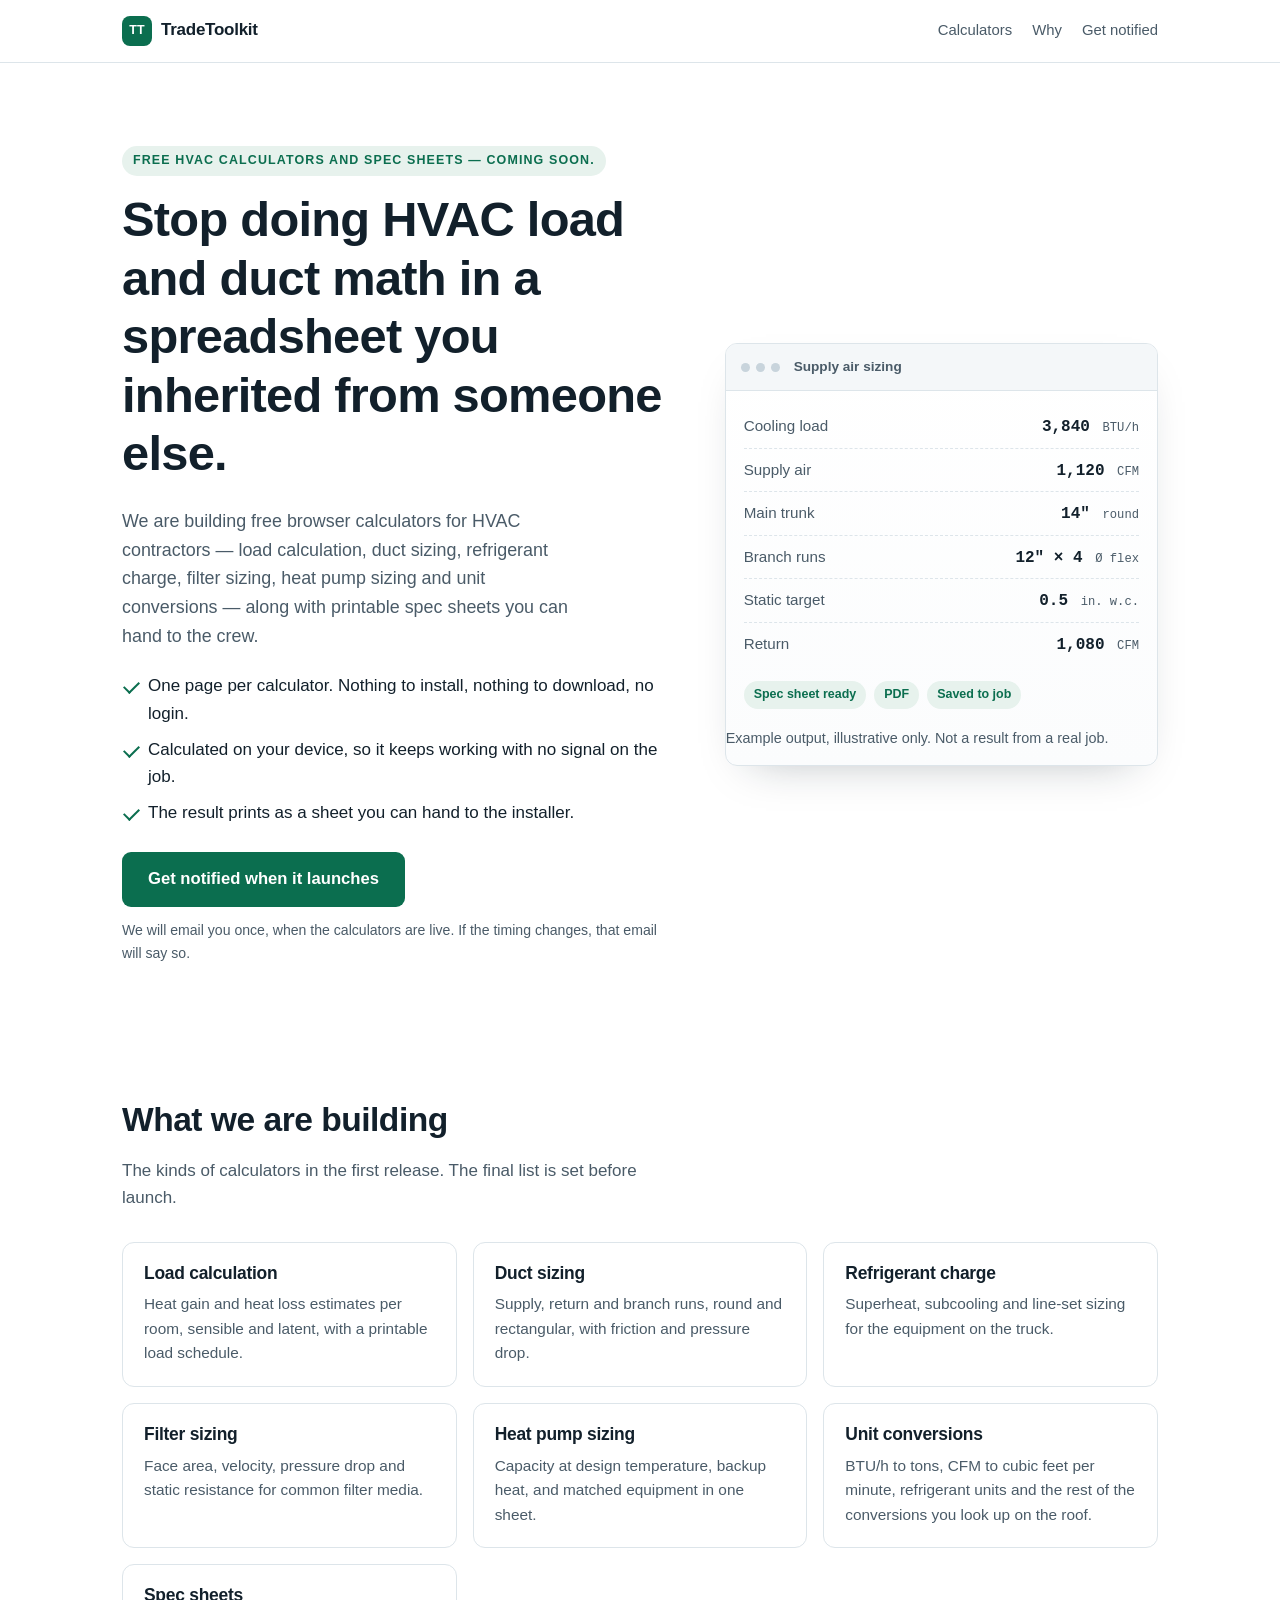
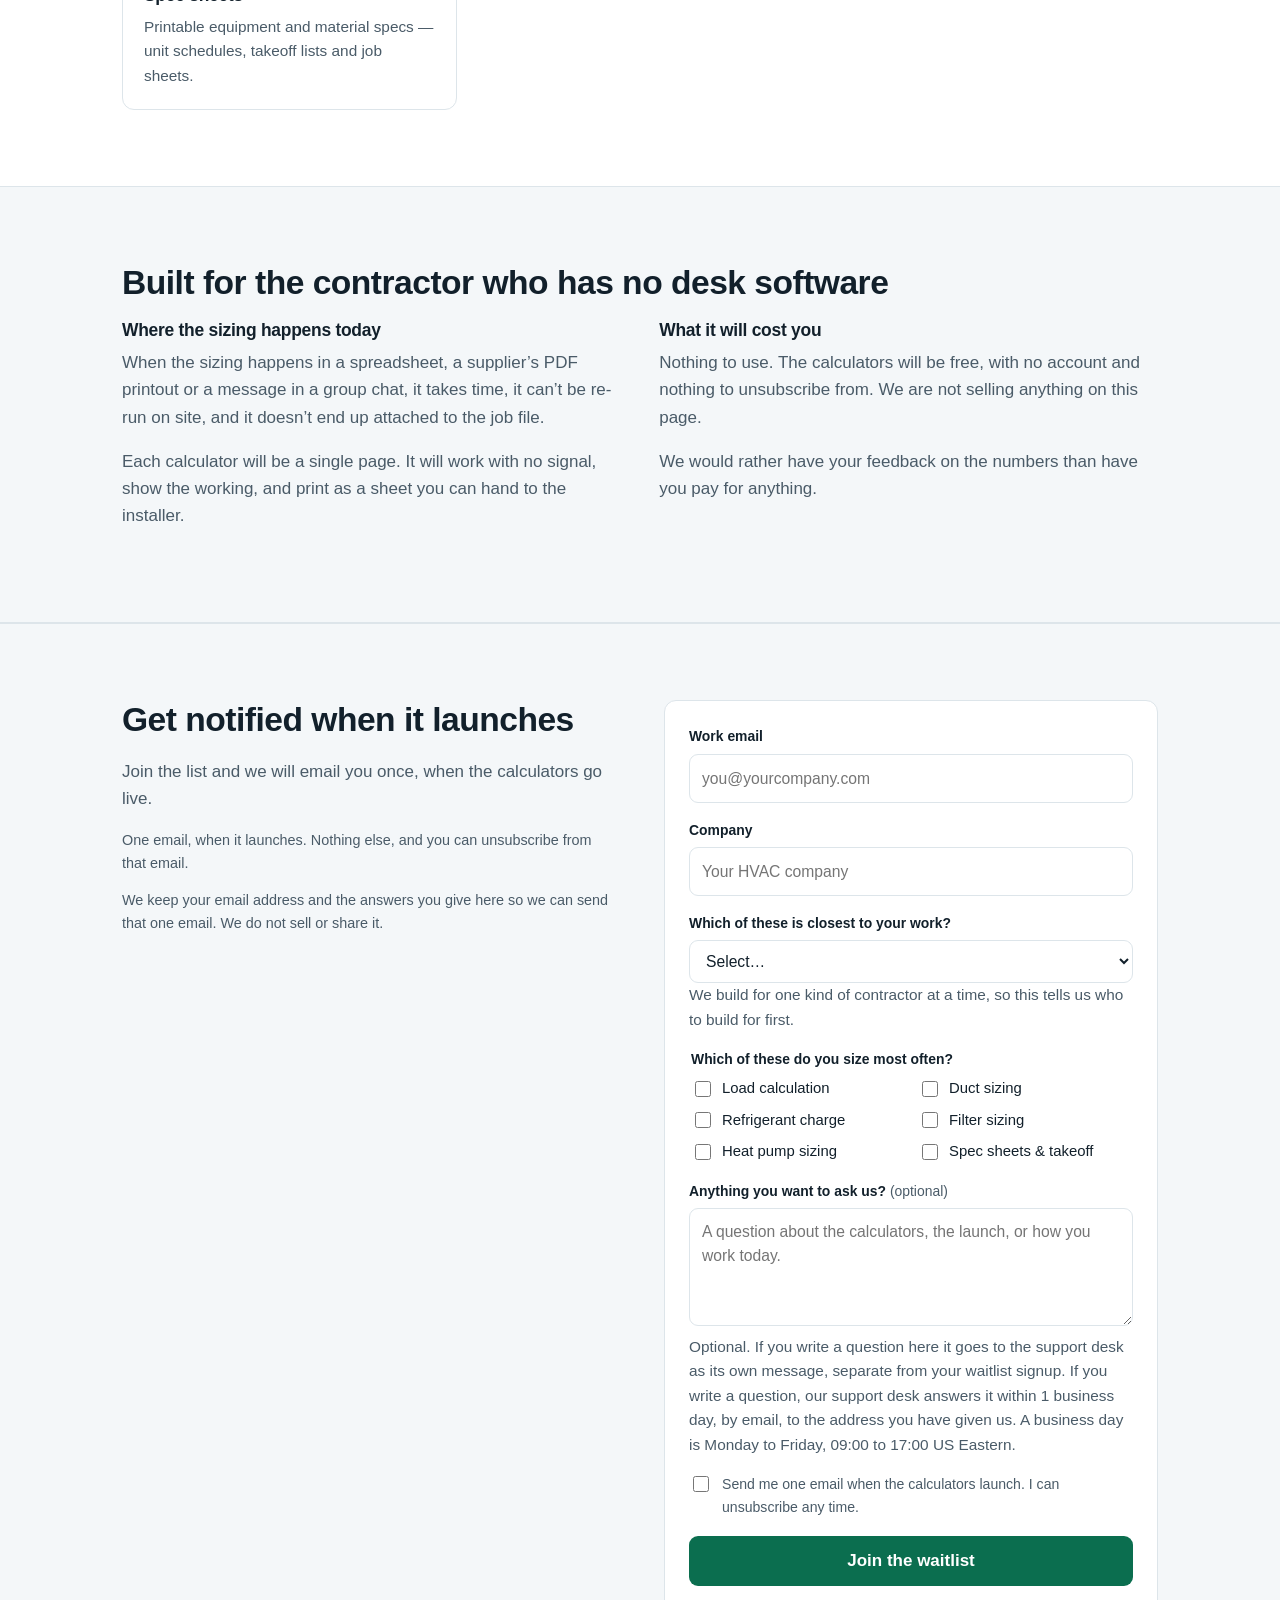
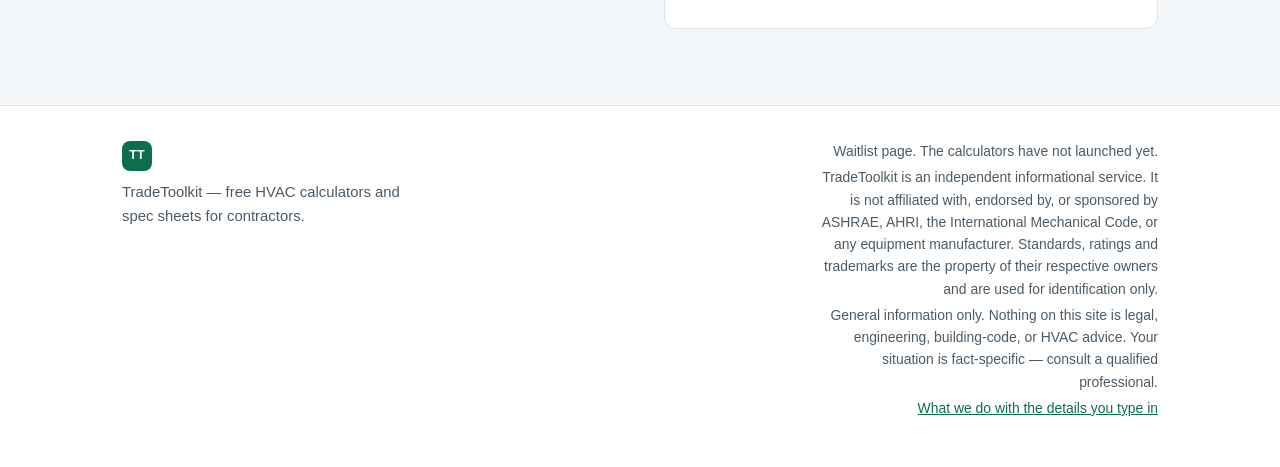
==== commit c2e42382: "SAR-196: the cleared waitlist privacy wording, and the reply sentence The Legal Lead cleared the wai" ====
--- a/index.html
+++ b/index.html
@@ -197,7 +197,7 @@
         <div class="field">
           <label for="question">Anything you want to ask us? <span class="opt">(optional)</span></label>
           <textarea id="question" name="question" rows="4" maxlength="2000" placeholder="A question about the calculators, the launch, or how you work today."></textarea>
-          <p class="field__help">Optional. If you write a question here it goes to the support desk as its own message, separate from your waitlist signup. We answer questions that arrive here within 1 business day, and we reply to the address you wrote from.</p>
+          <p class="field__help">Optional. If you write a question here it goes to the support desk as its own message, separate from your waitlist signup. If you write a question, our support desk answers it within 1 business day, by email, to the address you have given us. A business day is Monday to Friday, 09:00 to 17:00 US Eastern.</p>
         </div>
         <!-- Honeypot: a real visitor never sees or fills this. A bot that
              submits the form fills every field it can, so this is the cheapest
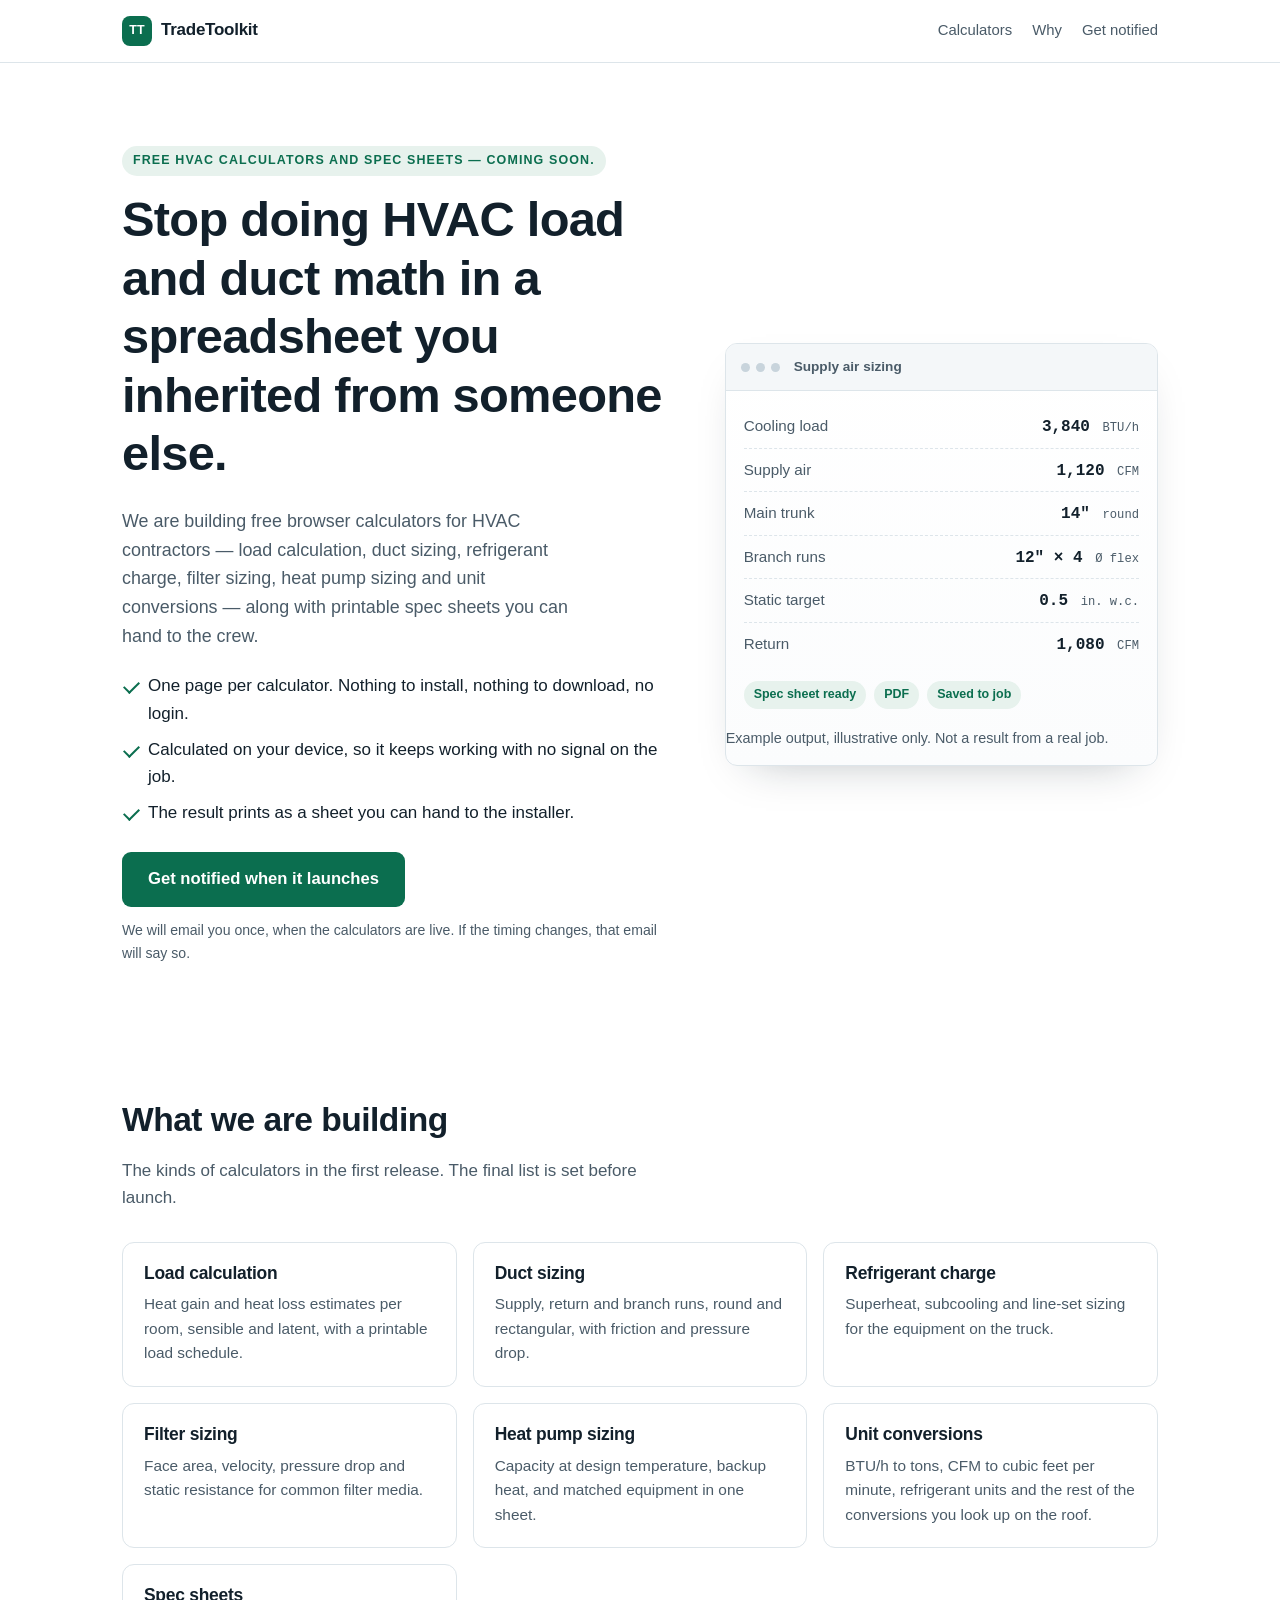
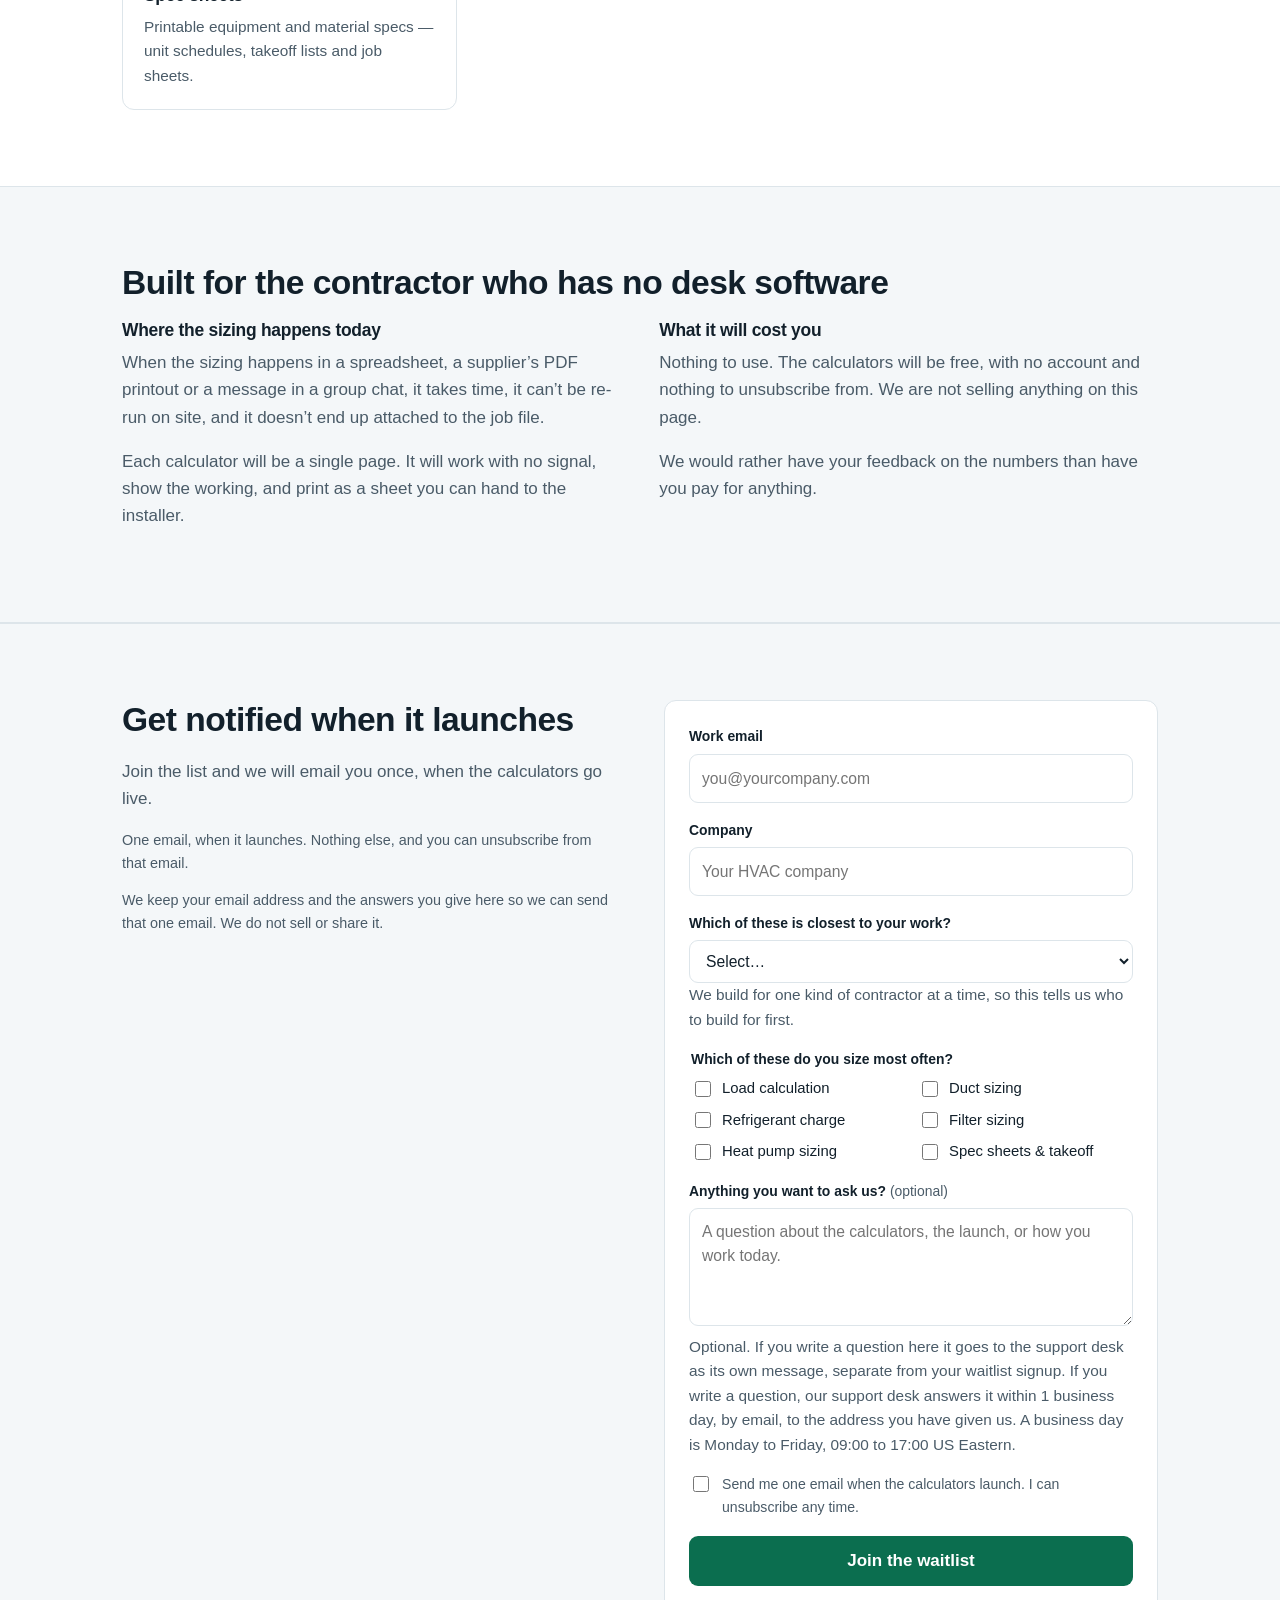
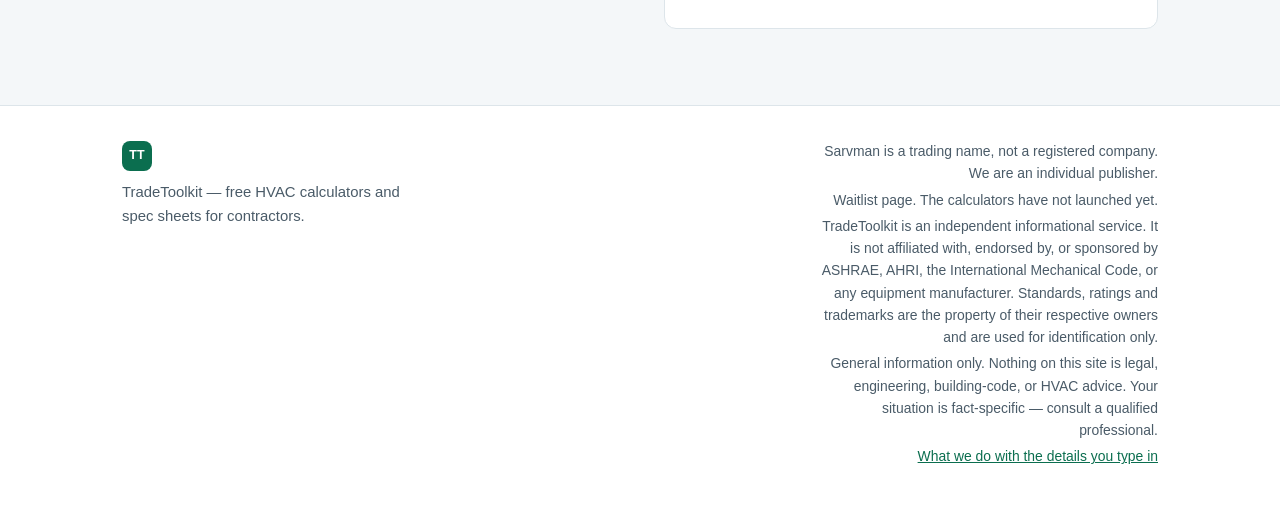
==== commit 96f94a01: "SAR-196: put back what the clearance relies on, and the cleared footer line Three corrections to the" ====
--- a/index.html
+++ b/index.html
@@ -225,6 +225,7 @@
       <p class="foot-brand">TradeToolkit &mdash; free HVAC calculators and spec sheets for contractors.</p>
     </div>
     <div class="foot-meta">
+        <p>Sarvman is a trading name, not a registered company. We are an individual publisher.</p>
       <p>Waitlist page. The calculators have not launched yet.</p>
       <p>
         TradeToolkit is an independent informational service. It is not affiliated with,
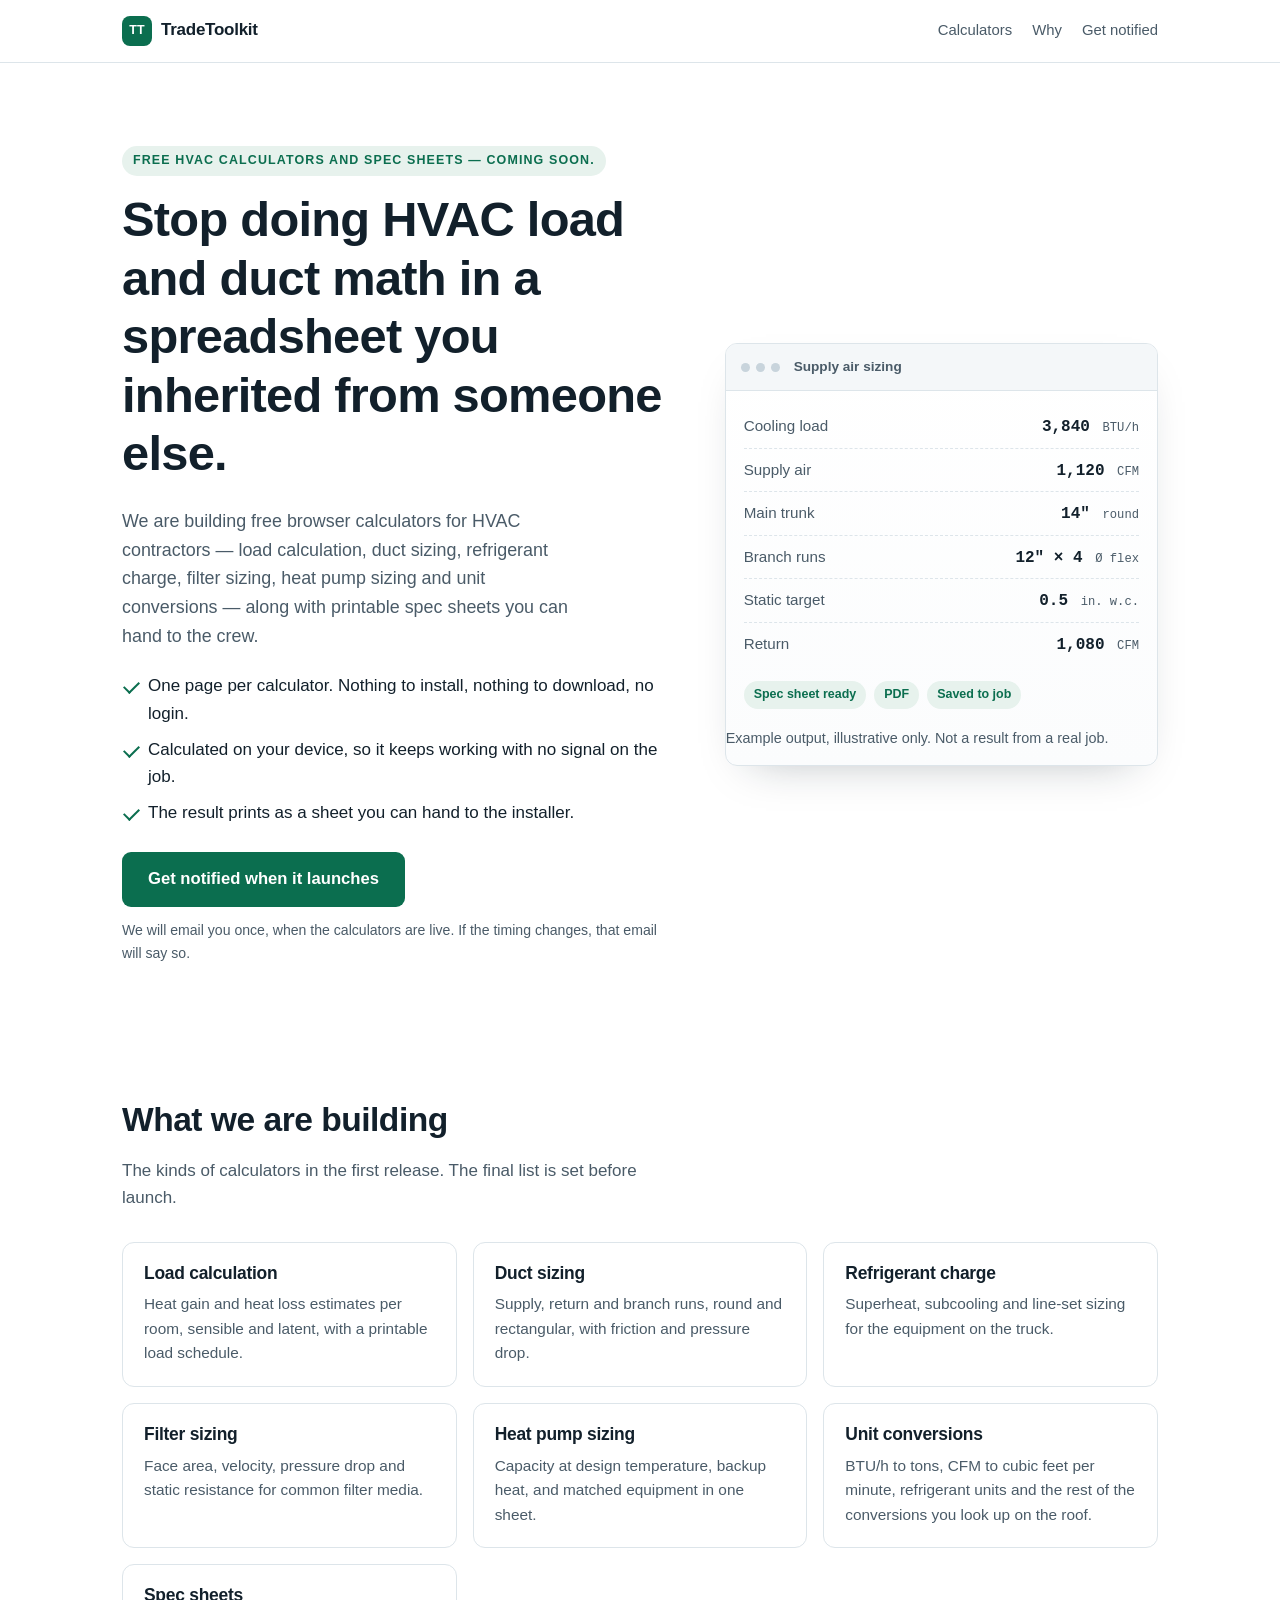
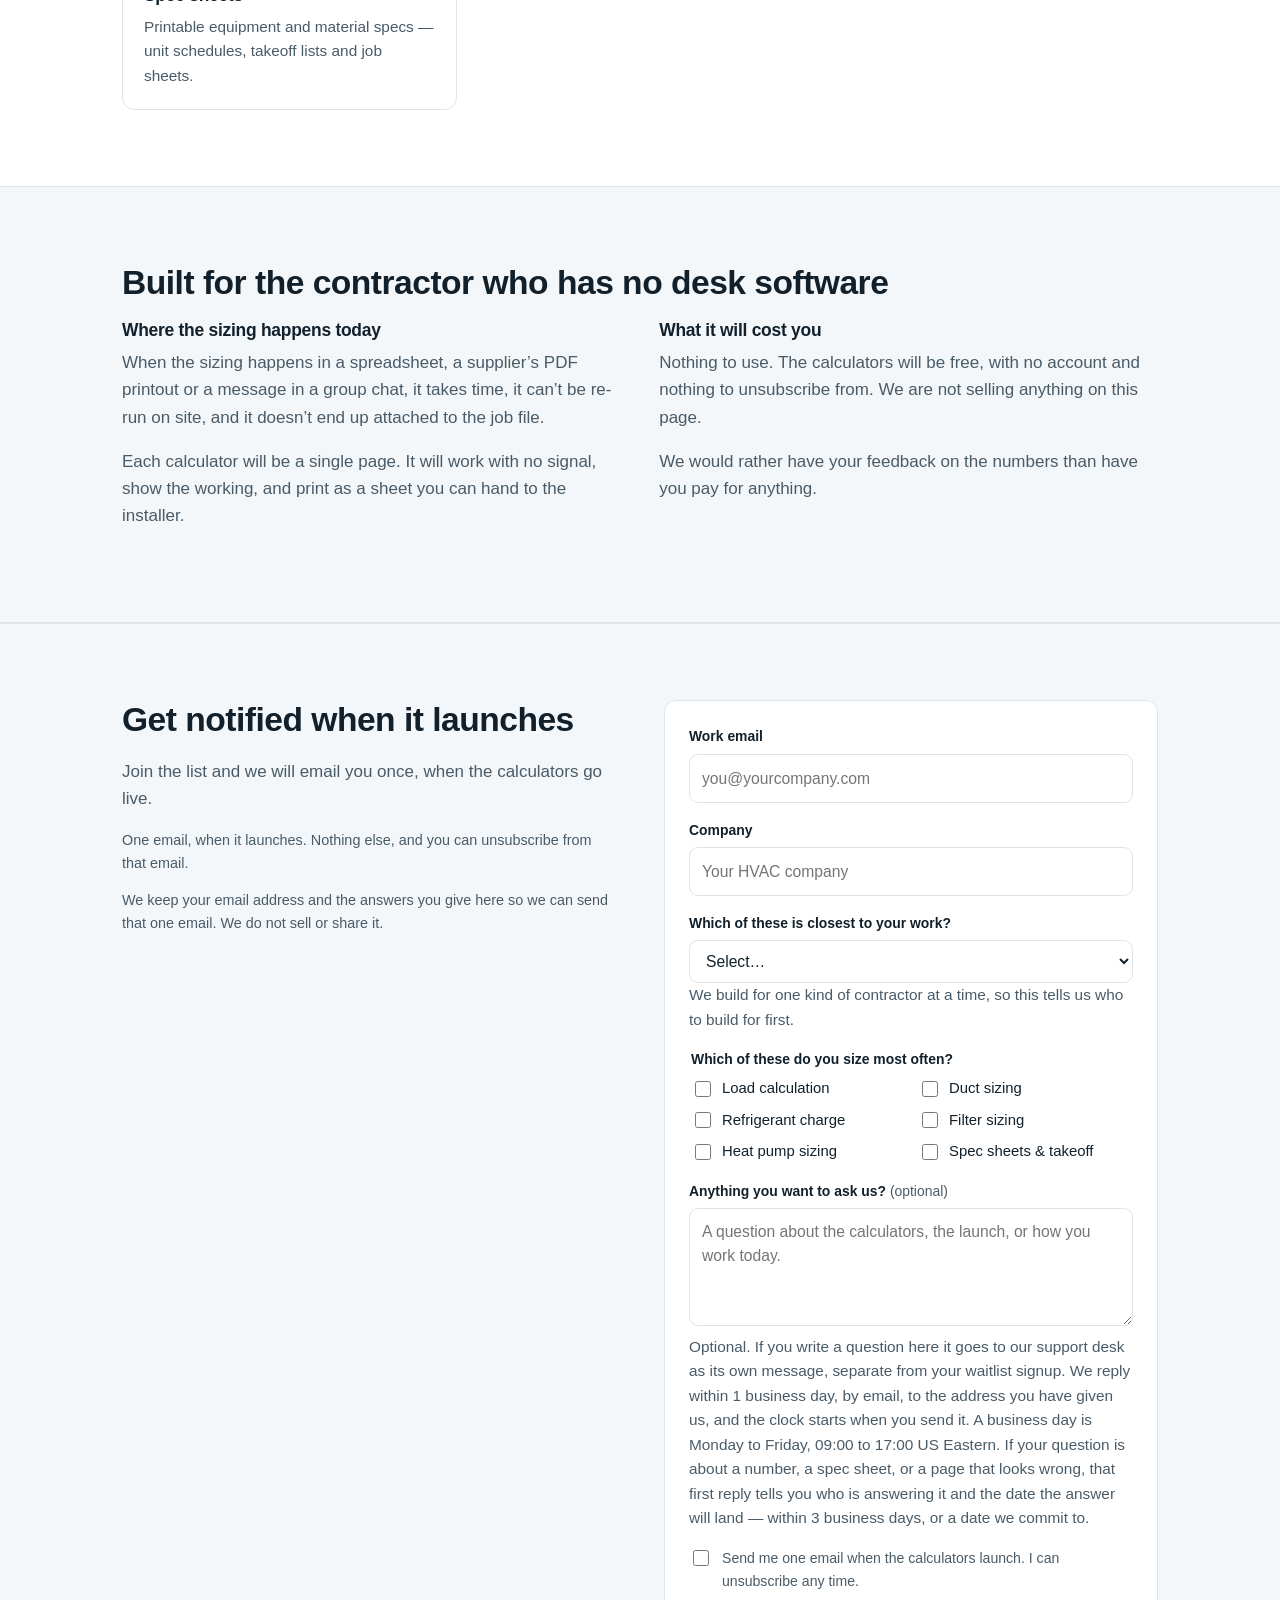
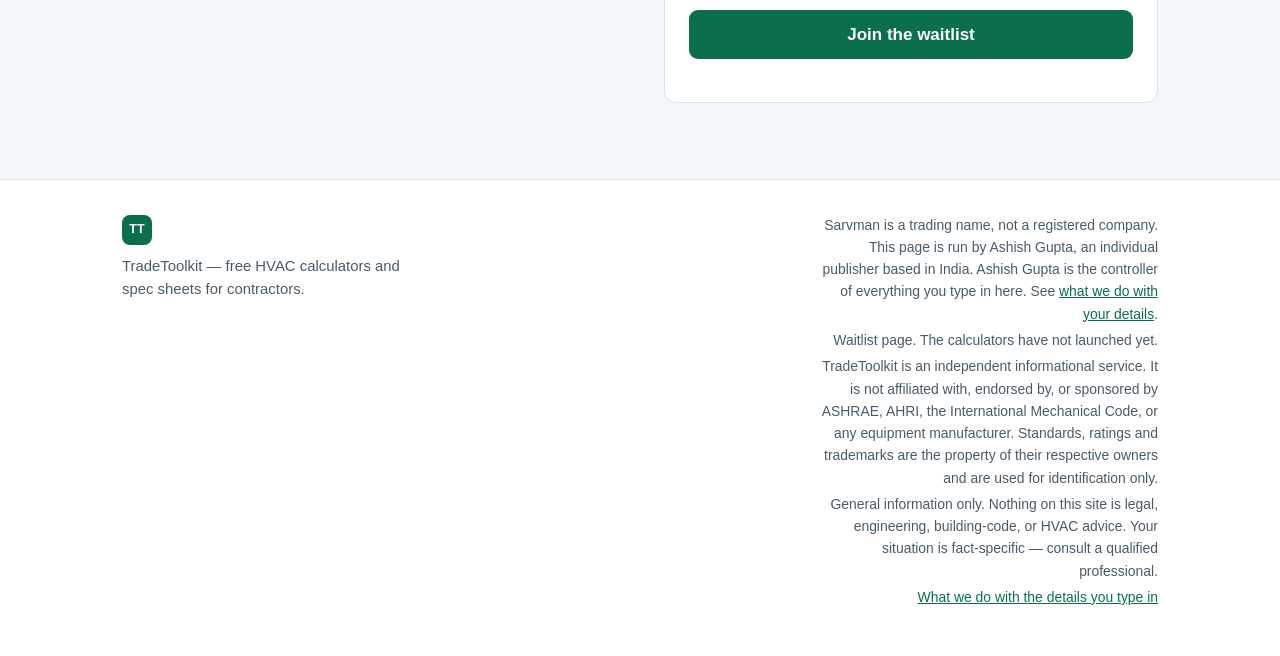
==== commit 26fd8cbe: "SAR-324: the cleared waitlist notice, the closed write path, and a question that stands on its own" ====
--- a/index.html
+++ b/index.html
@@ -197,7 +197,7 @@
         <div class="field">
           <label for="question">Anything you want to ask us? <span class="opt">(optional)</span></label>
           <textarea id="question" name="question" rows="4" maxlength="2000" placeholder="A question about the calculators, the launch, or how you work today."></textarea>
-          <p class="field__help">Optional. If you write a question here it goes to the support desk as its own message, separate from your waitlist signup. If you write a question, our support desk answers it within 1 business day, by email, to the address you have given us. A business day is Monday to Friday, 09:00 to 17:00 US Eastern.</p>
+          <p class="field__help">Optional. If you write a question here it goes to our support desk as its own message, separate from your waitlist signup. We reply within 1 business day, by email, to the address you have given us, and the clock starts when you send it. A business day is Monday to Friday, 09:00 to 17:00 US Eastern. If your question is about a number, a spec sheet, or a page that looks wrong, that first reply tells you who is answering it and the date the answer will land — within 3 business days, or a date we commit to.</p>
         </div>
         <!-- Honeypot: a real visitor never sees or fills this. A bot that
              submits the form fills every field it can, so this is the cheapest
@@ -207,7 +207,7 @@
           <input type="text" id="website" name="website" tabindex="-1" autocomplete="off" data-lpignore="true" data-1p-ignore>
         </div>
         <label class="consent">
-          <input type="checkbox" id="consent" name="consent" required>
+          <input type="checkbox" id="consent" name="consent">
           <span>Send me one email when the calculators launch. I can unsubscribe any time.</span>
         </label>
         <button type="submit" id="submit-btn" class="btn btn-primary btn-block">Join the waitlist</button>
@@ -225,7 +225,7 @@
       <p class="foot-brand">TradeToolkit &mdash; free HVAC calculators and spec sheets for contractors.</p>
     </div>
     <div class="foot-meta">
-        <p>Sarvman is a trading name, not a registered company. We are an individual publisher.</p>
+        <p>Sarvman is a trading name, not a registered company. This page is run by Ashish Gupta, an individual publisher based in India. Ashish Gupta is the controller of everything you type in here. See <a href="privacy.html">what we do with your details</a>.</p>
       <p>Waitlist page. The calculators have not launched yet.</p>
       <p>
         TradeToolkit is an independent informational service. It is not affiliated with,
